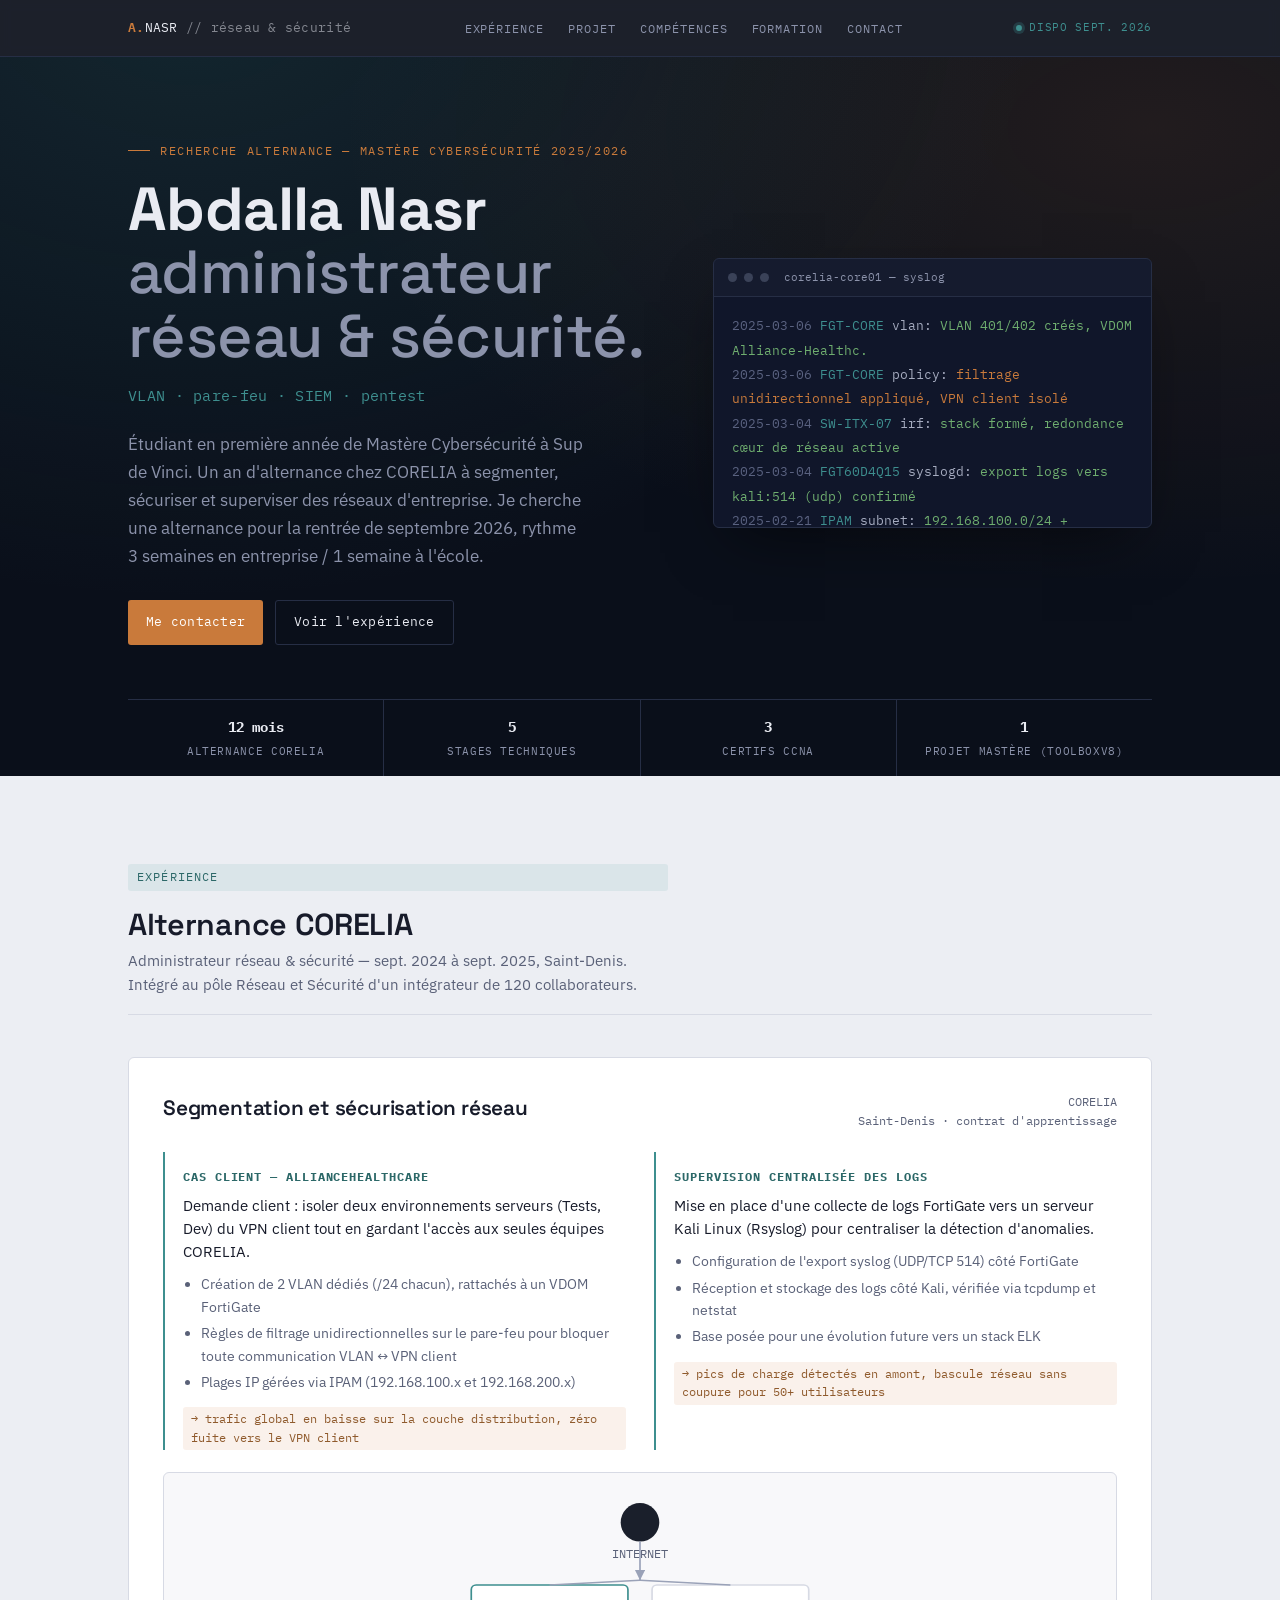
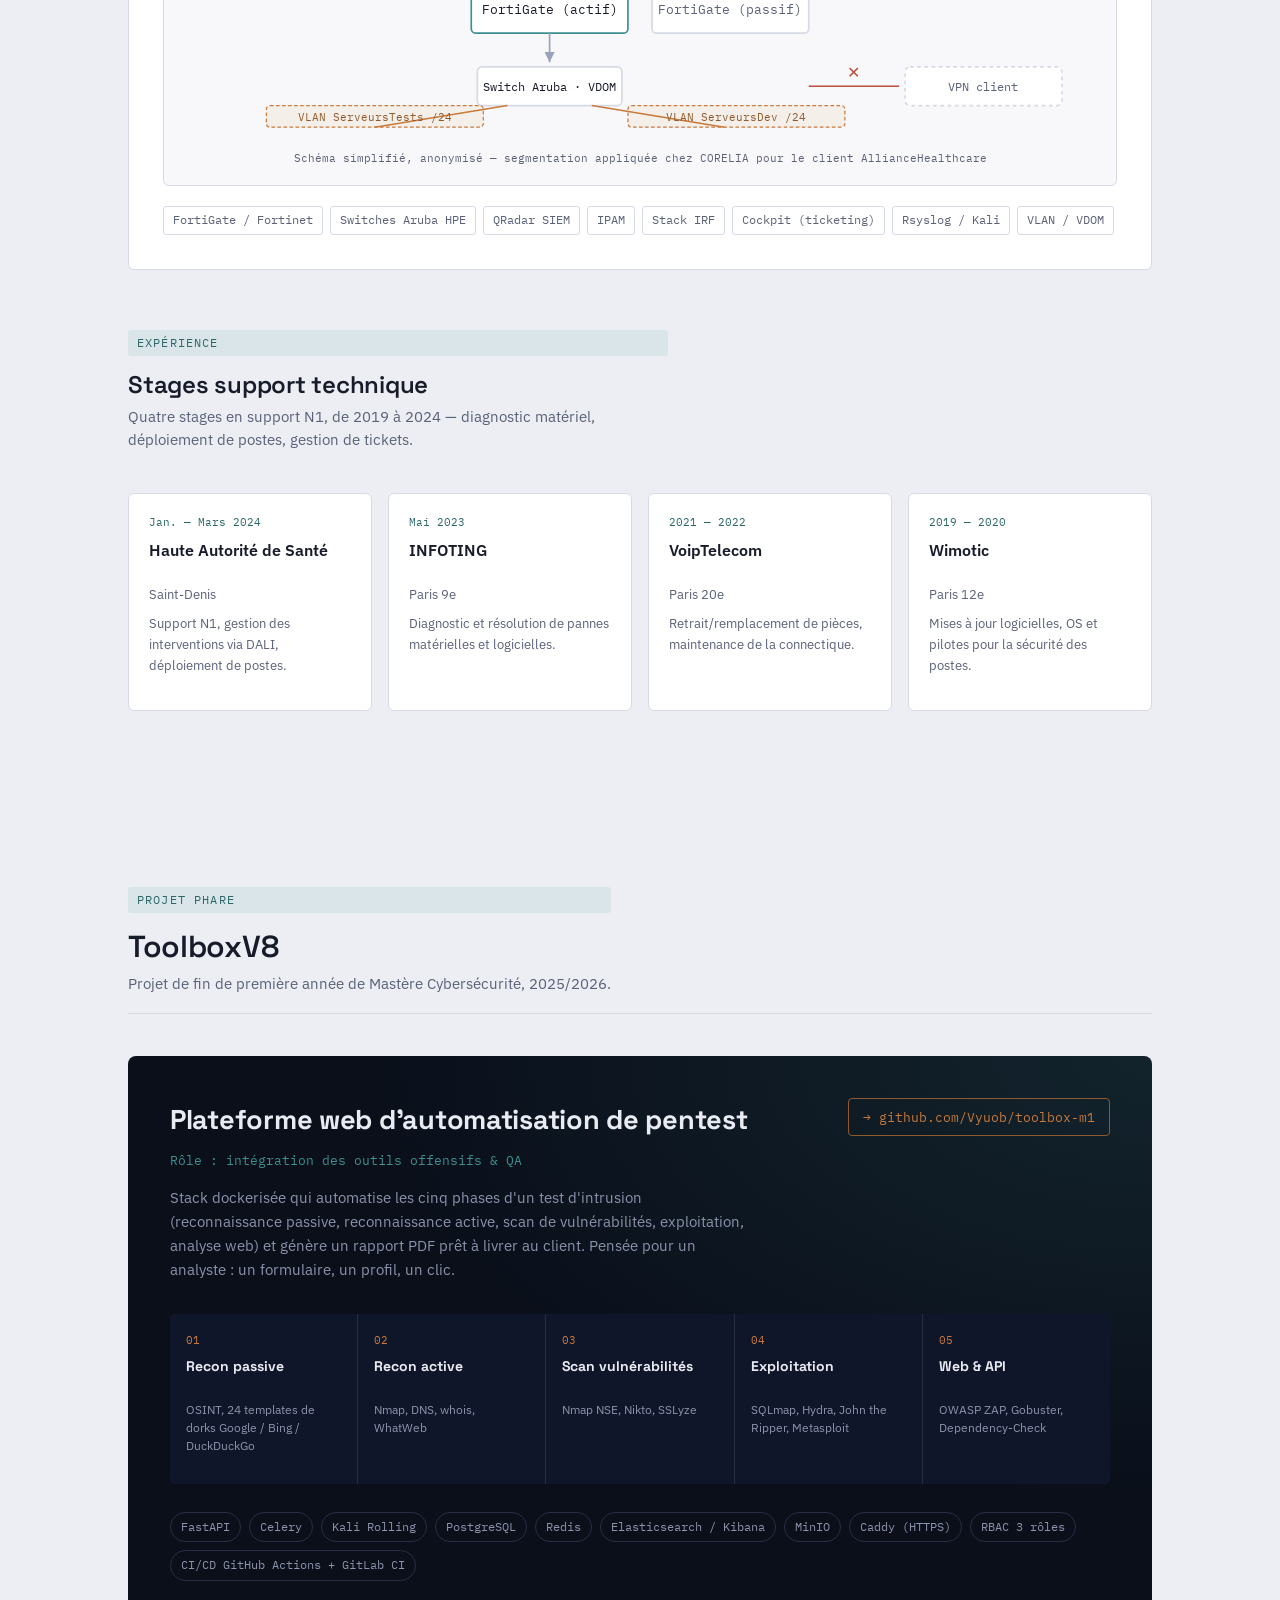
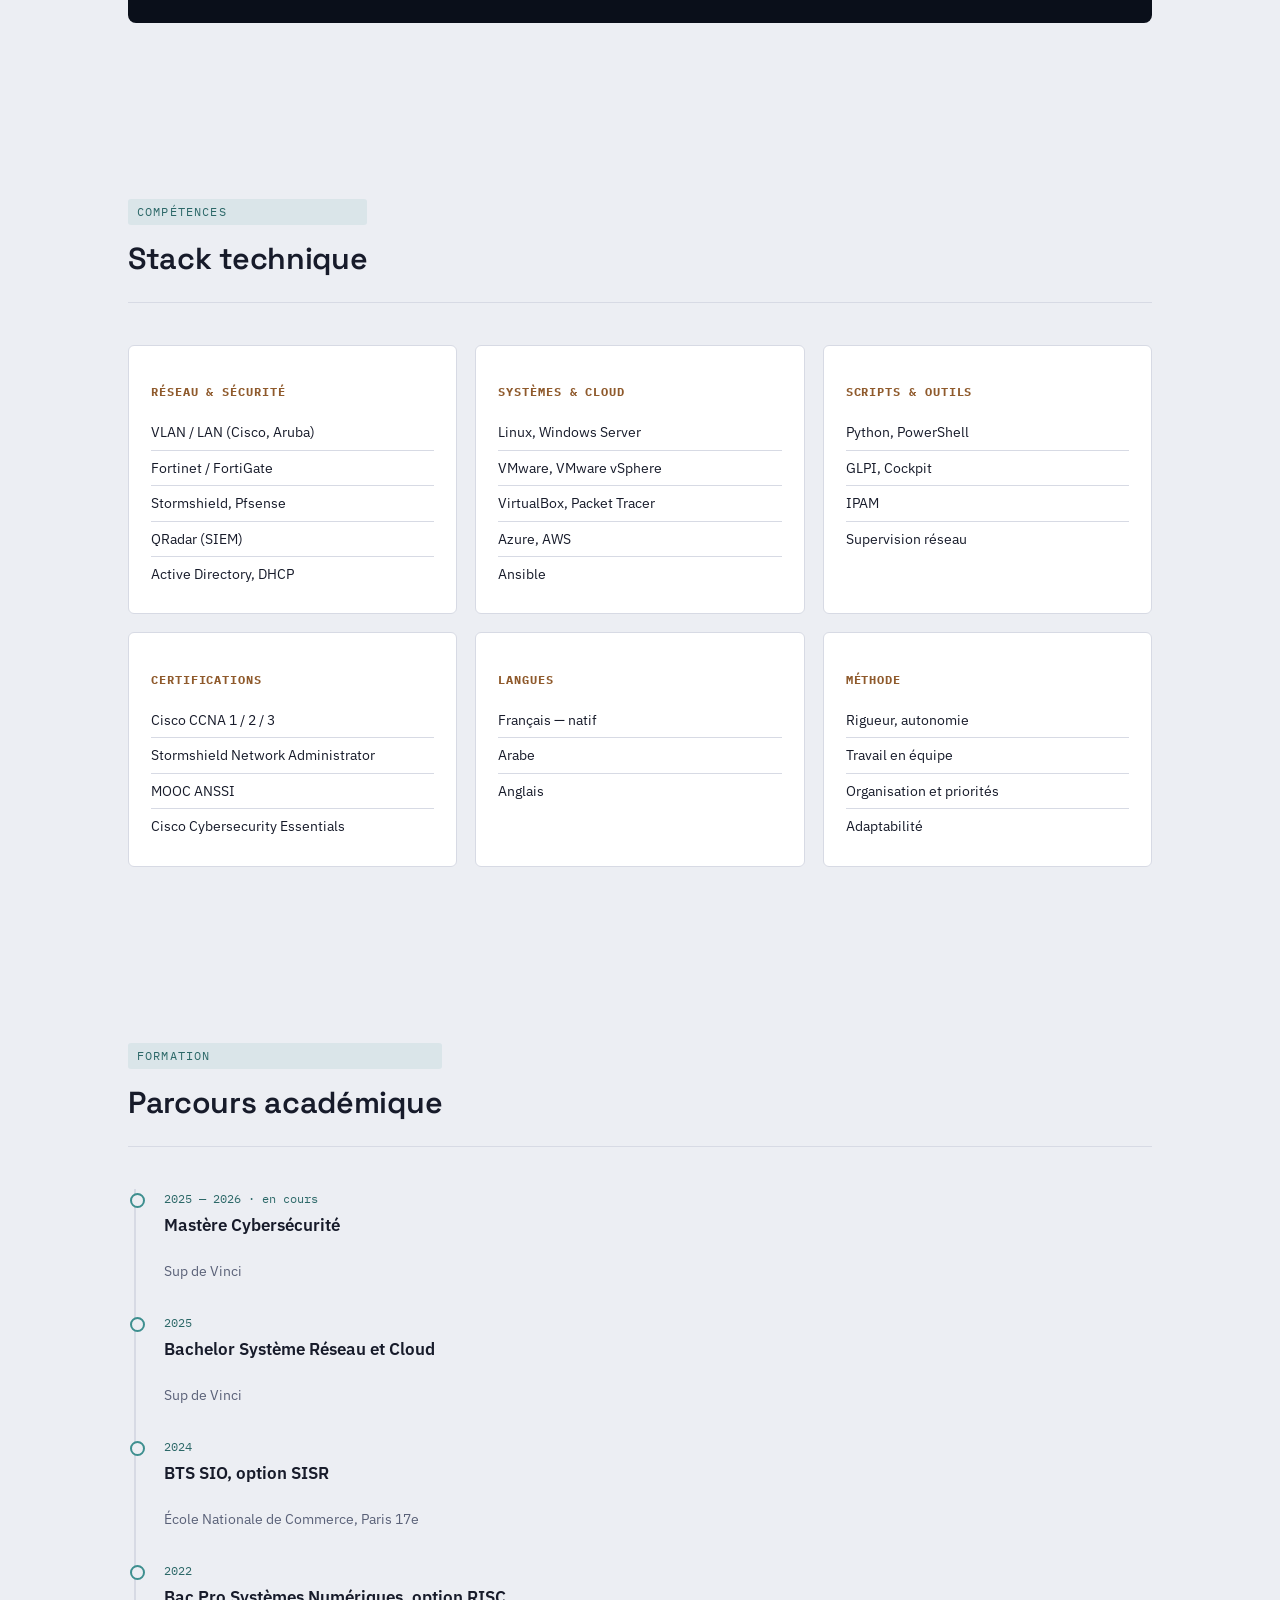
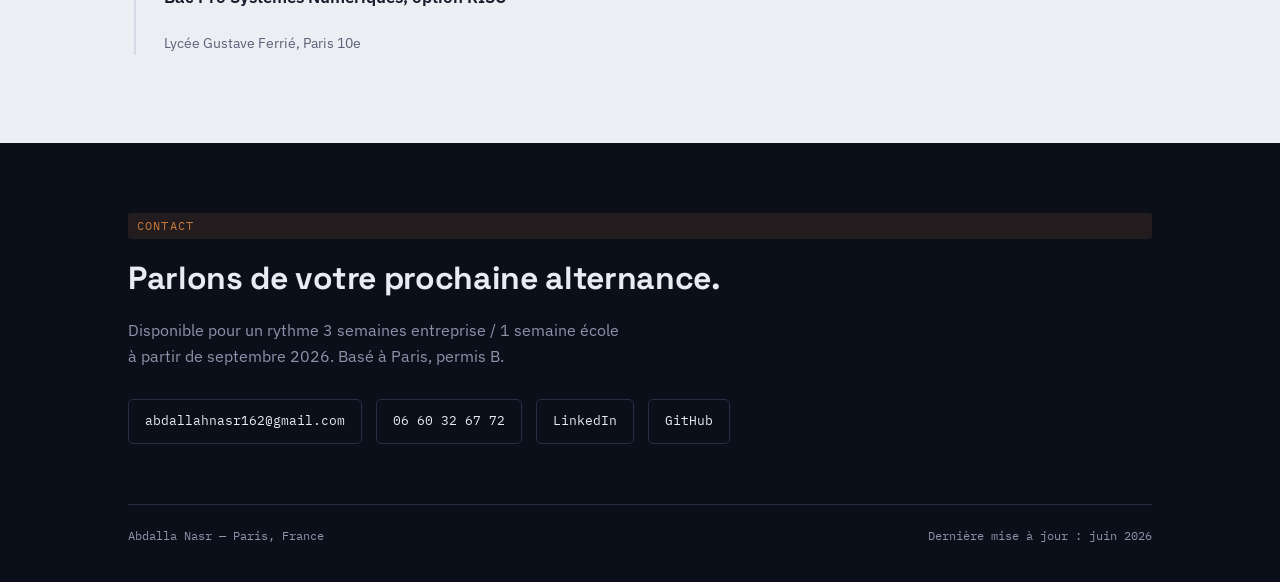
==== index.html @ 0437792f "Add files via upload" ====
<!DOCTYPE html>
<html lang="fr">
<head>
<meta charset="UTF-8">
<meta name="viewport" content="width=device-width, initial-scale=1.0">
<title>Abdalla Nasr — Administrateur Réseau & Sécurité</title>
<meta name="description" content="Portfolio d'Abdalla Nasr, étudiant en Mastère Cybersécurité, à la recherche d'une alternance pour septembre 2026.">
<link rel="preconnect" href="https://fonts.googleapis.com">
<link rel="preconnect" href="https://fonts.gstatic.com" crossorigin>
<link href="https://fonts.googleapis.com/css2?family=Space+Grotesk:wght@400;500;600;700&family=IBM+Plex+Sans:wght@400;500;600;700&family=IBM+Plex+Mono:wght@400;500;600&display=swap" rel="stylesheet">
<style>
  :root{
    --ink:#0A0F1A;
    --ink-panel:#10162A;
    --ink-line:#262E45;
    --paper:#ECEEF3;
    --paper-card:#FFFFFF;
    --paper-line:#D7DAE4;
    --text-on-ink:#E9EBF2;
    --text-on-ink-muted:#8C93AB;
    --text-on-paper:#171B2A;
    --text-on-paper-muted:#5A6178;
    --copper:#C97A3B;
    --copper-dim:#8F5A2C;
    --teal:#3E8F8F;
    --teal-dim:#2C6868;
    --radius:3px;
    --maxw:1080px;
  }

  *{box-sizing:border-box;}
  html{scroll-behavior:smooth;}
  @media (prefers-reduced-motion: reduce){
    html{scroll-behavior:auto;}
    *{animation-duration:0.001ms !important; animation-iteration-count:1 !important; transition-duration:0.001ms !important;}
  }

  body{
    margin:0;
    background:var(--paper);
    color:var(--text-on-paper);
    font-family:'IBM Plex Sans', sans-serif;
    font-size:16px;
    line-height:1.6;
    -webkit-font-smoothing:antialiased;
  }

  h1,h2,h3{
    font-family:'Space Grotesk', sans-serif;
    margin:0;
    letter-spacing:-0.01em;
  }

  .mono{font-family:'IBM Plex Mono', monospace;}

  a{color:inherit;}

  ::selection{background:var(--copper); color:#fff;}

  /* ---------- layout shells ---------- */
  .wrap{max-width:var(--maxw); margin:0 auto; padding:0 28px;}
  section{padding:88px 0;}
  @media (max-width:640px){
    section{padding:64px 0;}
    .wrap{padding:0 20px;}
  }

  /* ---------- nav ---------- */
  nav{
    position:sticky; top:0; z-index:50;
    background:rgba(10,15,26,0.92);
    backdrop-filter:blur(6px);
    border-bottom:1px solid var(--ink-line);
  }
  nav .wrap{
    display:flex; align-items:center; justify-content:space-between;
    height:56px;
  }
  .nav-id{
    font-family:'IBM Plex Mono', monospace;
    font-size:13px;
    color:var(--text-on-ink);
    letter-spacing:0.02em;
  }
  .nav-id b{color:var(--copper); font-weight:600;}
  .nav-links{display:flex; gap:24px; list-style:none; margin:0; padding:0;}
  .nav-links a{
    font-family:'IBM Plex Mono', monospace;
    font-size:12px;
    text-transform:uppercase;
    letter-spacing:0.08em;
    color:var(--text-on-ink-muted);
    text-decoration:none;
    transition:color .15s ease;
  }
  .nav-links a:hover{color:var(--copper);}
  .nav-status{
    display:flex; align-items:center; gap:7px;
    font-family:'IBM Plex Mono', monospace;
    font-size:11px;
    color:var(--teal);
    text-transform:uppercase;
    letter-spacing:0.06em;
  }
  .dot{width:6px; height:6px; border-radius:50%; background:var(--teal); box-shadow:0 0 0 3px rgba(62,143,143,0.25);}
  @media (max-width:760px){
    .nav-links{display:none;}
  }

  /* ---------- hero ---------- */
  header.hero{
    background:
      radial-gradient(ellipse at 15% -10%, rgba(62,143,143,0.18), transparent 55%),
      radial-gradient(ellipse at 90% 10%, rgba(201,122,59,0.12), transparent 50%),
      var(--ink);
    color:var(--text-on-ink);
    padding:84px 0 0 0;
    overflow:hidden;
  }
  .hero-inner{
    display:grid;
    grid-template-columns:1.1fr 0.9fr;
    gap:48px;
    align-items:center;
    padding-bottom:54px;
  }
  @media (max-width:880px){
    .hero-inner{grid-template-columns:1fr; gap:36px;}
  }
  .eyebrow{
    font-family:'IBM Plex Mono', monospace;
    font-size:12px;
    color:var(--copper);
    text-transform:uppercase;
    letter-spacing:0.14em;
    margin-bottom:18px;
    display:flex;
    align-items:center;
    gap:10px;
  }
  .eyebrow::before{
    content:"";
    width:22px; height:1px; background:var(--copper);
  }
  .hero h1{
    font-size:clamp(2.4rem, 5.2vw, 3.8rem);
    font-weight:700;
    line-height:1.04;
  }
  .hero h1 span{color:var(--text-on-ink-muted); font-weight:500;}
  .hero-role{
    font-family:'IBM Plex Mono', monospace;
    font-size:15px;
    color:var(--teal);
    margin-top:16px;
    letter-spacing:0.02em;
  }
  .hero p.lede{
    margin-top:22px;
    font-size:16.5px;
    color:var(--text-on-ink-muted);
    max-width:46ch;
    line-height:1.7;
  }
  .hero-actions{
    display:flex; flex-wrap:wrap; gap:12px;
    margin-top:30px;
  }
  .btn{
    font-family:'IBM Plex Mono', monospace;
    font-size:13px;
    padding:11px 18px;
    border-radius:var(--radius);
    text-decoration:none;
    display:inline-flex; align-items:center; gap:8px;
    letter-spacing:0.02em;
    transition:transform .15s ease, border-color .15s ease, background .15s ease;
  }
  .btn-primary{
    background:var(--copper);
    color:#fff;
  }
  .btn-primary:hover{transform:translateY(-1px); background:#D9863F;}
  .btn-ghost{
    border:1px solid var(--ink-line);
    color:var(--text-on-ink);
  }
  .btn-ghost:hover{border-color:var(--teal); color:var(--teal);}

  /* terminal log panel — signature element */
  .term{
    background:var(--ink-panel);
    border:1px solid var(--ink-line);
    border-radius:6px;
    overflow:hidden;
    box-shadow:0 24px 60px -20px rgba(0,0,0,0.55);
  }
  .term-bar{
    display:flex; align-items:center; gap:7px;
    padding:10px 14px;
    border-bottom:1px solid var(--ink-line);
    background:rgba(255,255,255,0.02);
  }
  .term-bar span{width:9px; height:9px; border-radius:50%; background:#3A4258;}
  .term-bar .title{
    margin-left:8px;
    font-family:'IBM Plex Mono', monospace;
    font-size:11px;
    color:var(--text-on-ink-muted);
  }
  .term-body{
    padding:16px 18px 18px;
    font-family:'IBM Plex Mono', monospace;
    font-size:12.5px;
    line-height:1.95;
    color:#A6ACC0;
    height:230px;
    overflow:hidden;
    position:relative;
  }
  .term-scroll{
    animation:scrollLog 16s linear infinite;
  }
  @keyframes scrollLog{
    0%{transform:translateY(0);}
    100%{transform:translateY(-50%);}
  }
  .term-body .t-date{color:#5A6280;}
  .term-body .t-host{color:var(--teal);}
  .term-body .t-ok{color:#6FAE6F;}
  .term-body .t-warn{color:var(--copper);}

  .hero-strip{
    display:flex; gap:0;
    border-top:1px solid var(--ink-line);
    font-family:'IBM Plex Mono', monospace;
    font-size:12px;
  }
  .hero-strip div{
    flex:1;
    padding:16px 0;
    border-right:1px solid var(--ink-line);
    text-align:center;
  }
  .hero-strip div:last-child{border-right:none;}
  .hero-strip b{display:block; color:var(--text-on-ink); font-size:14px; margin-bottom:3px;}
  .hero-strip span{color:var(--text-on-ink-muted); text-transform:uppercase; letter-spacing:0.06em; font-size:10.5px;}

  /* ---------- section headers ---------- */
  .sec-head{
    display:flex; align-items:baseline; justify-content:space-between;
    margin-bottom:42px;
    flex-wrap:wrap; gap:10px;
    border-bottom:1px solid var(--paper-line);
    padding-bottom:18px;
  }
  .sec-tag{
    font-family:'IBM Plex Mono', monospace;
    font-size:11.5px;
    color:var(--teal-dim);
    text-transform:uppercase;
    letter-spacing:0.1em;
    background:rgba(62,143,143,0.1);
    padding:4px 9px;
    border-radius:3px;
  }
  .sec-head h2{font-size:1.9rem; font-weight:600;}
  .sec-sub{color:var(--text-on-paper-muted); font-size:14.5px; max-width:60ch;}

  /* ---------- experience: CORELIA ---------- */
  .exp-card{
    background:var(--paper-card);
    border:1px solid var(--paper-line);
    border-radius:6px;
    padding:34px;
    margin-bottom:28px;
  }
  .exp-top{
    display:flex; justify-content:space-between; align-items:flex-start;
    gap:20px; flex-wrap:wrap;
    margin-bottom:6px;
  }
  .exp-top h3{font-size:1.3rem; font-weight:600;}
  .exp-meta{
    font-family:'IBM Plex Mono', monospace;
    font-size:12px;
    color:var(--text-on-paper-muted);
    text-align:right;
    white-space:nowrap;
  }
  .exp-company{color:var(--copper-dim); font-weight:600; font-family:'IBM Plex Mono', monospace; font-size:13px; margin-bottom:18px;}

  .exp-grid{
    display:grid;
    grid-template-columns:1fr 1fr;
    gap:28px;
    margin-top:22px;
  }
  @media (max-width:760px){ .exp-grid{grid-template-columns:1fr;} }

  .case{
    border-left:2px solid var(--teal);
    padding-left:18px;
  }
  .case h4{
    font-family:'IBM Plex Mono', monospace;
    font-size:11.5px;
    text-transform:uppercase;
    letter-spacing:0.08em;
    color:var(--teal-dim);
    margin-bottom:8px;
  }
  .case p{margin:0 0 10px; font-size:14.5px; color:var(--text-on-paper);}
  .case ul{margin:0; padding-left:18px; font-size:14px; color:var(--text-on-paper-muted);}
  .case li{margin-bottom:4px;}
  .result-tag{
    display:inline-block;
    font-family:'IBM Plex Mono', monospace;
    font-size:11.5px;
    background:rgba(201,122,59,0.1);
    color:var(--copper-dim);
    padding:3px 8px;
    border-radius:3px;
    margin-top:10px;
  }

  .toolrow{
    display:flex; flex-wrap:wrap; gap:7px;
    margin-top:20px;
  }
  .tool{
    font-family:'IBM Plex Mono', monospace;
    font-size:11.5px;
    border:1px solid var(--paper-line);
    color:var(--text-on-paper-muted);
    padding:4px 9px;
    border-radius:3px;
  }

  /* mini network diagram */
  .diagram{
    background:#F8F8FA;
    border:1px solid var(--paper-line);
    border-radius:6px;
    padding:18px;
    margin-top:22px;
  }
  .diagram-cap{
    font-family:'IBM Plex Mono', monospace;
    font-size:11px;
    color:var(--text-on-paper-muted);
    margin-top:10px;
    text-align:center;
  }

  /* condensed stages */
  .stages{
    display:grid;
    grid-template-columns:repeat(4, 1fr);
    gap:16px;
  }
  @media (max-width:880px){ .stages{grid-template-columns:repeat(2,1fr);} }
  @media (max-width:520px){ .stages{grid-template-columns:1fr;} }
  .stage-card{
    background:var(--paper-card);
    border:1px solid var(--paper-line);
    border-radius:6px;
    padding:20px;
  }
  .stage-card .period{font-family:'IBM Plex Mono', monospace; font-size:11px; color:var(--teal-dim);}
  .stage-card h4{font-size:1rem; font-weight:600; margin-top:6px;}
  .stage-card .org{font-size:12.5px; color:var(--text-on-paper-muted); margin-top:2px;}
  .stage-card p{font-size:13px; color:var(--text-on-paper-muted); margin-top:10px;}

  /* ---------- project ---------- */
  .project{
    background:var(--ink);
    color:var(--text-on-ink);
    border-radius:8px;
    padding:42px;
    position:relative;
    overflow:hidden;
  }
  .project::before{
    content:"";
    position:absolute; inset:0;
    background:radial-gradient(ellipse at 100% 0%, rgba(62,143,143,0.16), transparent 55%);
    pointer-events:none;
  }
  .project-head{display:flex; justify-content:space-between; align-items:flex-start; gap:20px; flex-wrap:wrap; position:relative;}
  .project h3{font-size:1.7rem;}
  .project .role{font-family:'IBM Plex Mono', monospace; font-size:12.5px; color:var(--teal); margin-top:8px;}
  .project p.desc{color:var(--text-on-ink-muted); max-width:64ch; margin-top:16px; font-size:15px;}
  .repo-link{
    font-family:'IBM Plex Mono', monospace;
    font-size:12.5px;
    color:var(--copper);
    text-decoration:none;
    border:1px solid var(--copper-dim);
    padding:8px 14px;
    border-radius:4px;
    white-space:nowrap;
  }
  .repo-link:hover{background:rgba(201,122,59,0.1);}

  .phases{
    display:grid;
    grid-template-columns:repeat(5, 1fr);
    gap:1px;
    background:var(--ink-line);
    margin-top:32px;
    border-radius:6px;
    overflow:hidden;
    position:relative;
  }
  @media (max-width:880px){ .phases{grid-template-columns:repeat(2,1fr);} }
  @media (max-width:520px){ .phases{grid-template-columns:1fr;} }
  .phase{
    background:var(--ink-panel);
    padding:18px 16px;
  }
  .phase .n{font-family:'IBM Plex Mono', monospace; font-size:11px; color:var(--copper);}
  .phase h5{font-family:'Space Grotesk', sans-serif; font-size:14px; margin-top:6px; color:var(--text-on-ink);}
  .phase p{font-size:11.5px; color:var(--text-on-ink-muted); margin-top:8px; line-height:1.55;}

  .stack-row{
    display:flex; flex-wrap:wrap; gap:8px;
    margin-top:28px; position:relative;
  }
  .stack-pill{
    font-family:'IBM Plex Mono', monospace;
    font-size:11.5px;
    color:var(--text-on-ink-muted);
    border:1px solid var(--ink-line);
    padding:5px 10px;
    border-radius:20px;
  }

  /* ---------- skills ---------- */
  .skills-grid{
    display:grid;
    grid-template-columns:repeat(3, 1fr);
    gap:18px;
  }
  @media (max-width:880px){ .skills-grid{grid-template-columns:repeat(2,1fr);} }
  @media (max-width:560px){ .skills-grid{grid-template-columns:1fr;} }
  .skill-card{
    background:var(--paper-card);
    border:1px solid var(--paper-line);
    border-radius:6px;
    padding:22px;
  }
  .skill-card h4{
    font-family:'IBM Plex Mono', monospace;
    font-size:11.5px;
    text-transform:uppercase;
    letter-spacing:0.08em;
    color:var(--copper-dim);
    margin-bottom:14px;
  }
  .skill-card ul{list-style:none; margin:0; padding:0;}
  .skill-card li{
    font-size:14px;
    padding:6px 0;
    border-bottom:1px solid var(--paper-line);
    color:var(--text-on-paper);
  }
  .skill-card li:last-child{border-bottom:none;}

  /* ---------- formation ---------- */
  .timeline{border-left:2px solid var(--paper-line); padding-left:28px; margin-left:6px;}
  .tl-item{position:relative; padding-bottom:30px;}
  .tl-item:last-child{padding-bottom:0;}
  .tl-item::before{
    content:"";
    position:absolute; left:-34px; top:4px;
    width:11px; height:11px; border-radius:50%;
    background:var(--paper); border:2px solid var(--teal);
  }
  .tl-item .yr{font-family:'IBM Plex Mono', monospace; font-size:12px; color:var(--teal-dim);}
  .tl-item h4{font-size:1.05rem; font-weight:600; margin-top:4px;}
  .tl-item .school{font-size:13.5px; color:var(--text-on-paper-muted); margin-top:2px;}

  /* ---------- contact / footer ---------- */
  footer{
    background:var(--ink);
    color:var(--text-on-ink);
    padding:70px 0 36px;
  }
  footer h2{font-size:2rem; color:var(--text-on-ink);}
  footer .lede{color:var(--text-on-ink-muted); margin-top:14px; max-width:50ch;}
  .contact-row{
    display:flex; flex-wrap:wrap; gap:14px;
    margin-top:30px;
  }
  .contact-pill{
    display:flex; align-items:center; gap:9px;
    font-family:'IBM Plex Mono', monospace;
    font-size:13px;
    border:1px solid var(--ink-line);
    padding:11px 16px;
    border-radius:5px;
    text-decoration:none;
    color:var(--text-on-ink);
    transition:border-color .15s ease, color .15s ease;
  }
  .contact-pill:hover{border-color:var(--copper); color:var(--copper);}
  .foot-bottom{
    margin-top:60px;
    padding-top:22px;
    border-top:1px solid var(--ink-line);
    display:flex; justify-content:space-between; flex-wrap:wrap; gap:10px;
    font-family:'IBM Plex Mono', monospace;
    font-size:11.5px;
    color:var(--text-on-ink-muted);
  }

  /* reveal on scroll */
  .reveal{opacity:0; transform:translateY(14px); transition:opacity .6s ease, transform .6s ease;}
  .reveal.in{opacity:1; transform:translateY(0);}
</style>
</head>
<body>

<nav>
  <div class="wrap">
    <div class="nav-id"><b>A.</b>NASR <span style="opacity:.5">// réseau & sécurité</span></div>
    <ul class="nav-links">
      <li><a href="#experience">Expérience</a></li>
      <li><a href="#projet">Projet</a></li>
      <li><a href="#competences">Compétences</a></li>
      <li><a href="#formation">Formation</a></li>
      <li><a href="#contact">Contact</a></li>
    </ul>
    <div class="nav-status"><span class="dot"></span> dispo sept. 2026</div>
  </div>
</nav>

<header class="hero">
  <div class="wrap">
    <div class="hero-inner">
      <div>
        <div class="eyebrow">Recherche alternance — Mastère Cybersécurité 2025/2026</div>
        <h1>Abdalla Nasr<br><span>administrateur réseau &amp; sécurité.</span></h1>
        <div class="hero-role">VLAN · pare-feu · SIEM · pentest</div>
        <p class="lede">Étudiant en première année de Mastère Cybersécurité à Sup de Vinci. Un an d'alternance chez CORELIA à segmenter, sécuriser et superviser des réseaux d'entreprise. Je cherche une alternance pour la rentrée de septembre 2026, rythme 3 semaines en entreprise / 1 semaine à l'école.</p>
        <div class="hero-actions">
          <a class="btn btn-primary" href="#contact">Me contacter</a>
          <a class="btn btn-ghost" href="#experience">Voir l'expérience</a>
        </div>
      </div>
      <div class="term">
        <div class="term-bar">
          <span></span><span></span><span></span>
          <div class="title">corelia-core01 — syslog</div>
        </div>
        <div class="term-body">
          <div class="term-scroll">
            <div><span class="t-date">2025-03-06</span> <span class="t-host">FGT-CORE</span> vlan: <span class="t-ok">VLAN 401/402 créés, VDOM Alliance-Healthc.</span></div>
            <div><span class="t-date">2025-03-06</span> <span class="t-host">FGT-CORE</span> policy: <span class="t-warn">filtrage unidirectionnel appliqué, VPN client isolé</span></div>
            <div><span class="t-date">2025-03-04</span> <span class="t-host">SW-ITX-07</span> irf: <span class="t-ok">stack formé, redondance cœur de réseau active</span></div>
            <div><span class="t-date">2025-03-04</span> <span class="t-host">FGT60D4Q15</span> syslogd: <span class="t-ok">export logs vers kali:514 (udp) confirmé</span></div>
            <div><span class="t-date">2025-02-21</span> <span class="t-host">IPAM</span> subnet: <span class="t-ok">192.168.100.0/24 + 192.168.200.0/24 alloués</span></div>
            <div><span class="t-date">2025-02-10</span> <span class="t-host">QRadar</span> siem: <span class="t-warn">corrélation logs, supervision proactive active</span></div>
            <div><span class="t-date">2025-01-18</span> <span class="t-host">Cockpit</span> ticket: <span class="t-ok">N1/N2 résolu, switch Cisco, TAC &lt; 24h</span></div>
            <div><span class="t-date">2024-11-02</span> <span class="t-host">CCNA</span> cert: <span class="t-ok">CCNA 1 / 2 / 3 validés</span></div>
            <!-- duplicate for seamless loop -->
            <div><span class="t-date">2025-03-06</span> <span class="t-host">FGT-CORE</span> vlan: <span class="t-ok">VLAN 401/402 créés, VDOM Alliance-Healthc.</span></div>
            <div><span class="t-date">2025-03-06</span> <span class="t-host">FGT-CORE</span> policy: <span class="t-warn">filtrage unidirectionnel appliqué, VPN client isolé</span></div>
            <div><span class="t-date">2025-03-04</span> <span class="t-host">SW-ITX-07</span> irf: <span class="t-ok">stack formé, redondance cœur de réseau active</span></div>
            <div><span class="t-date">2025-03-04</span> <span class="t-host">FGT60D4Q15</span> syslogd: <span class="t-ok">export logs vers kali:514 (udp) confirmé</span></div>
            <div><span class="t-date">2025-02-21</span> <span class="t-host">IPAM</span> subnet: <span class="t-ok">192.168.100.0/24 + 192.168.200.0/24 alloués</span></div>
            <div><span class="t-date">2025-02-10</span> <span class="t-host">QRadar</span> siem: <span class="t-warn">corrélation logs, supervision proactive active</span></div>
            <div><span class="t-date">2025-01-18</span> <span class="t-host">Cockpit</span> ticket: <span class="t-ok">N1/N2 résolu, switch Cisco, TAC &lt; 24h</span></div>
            <div><span class="t-date">2024-11-02</span> <span class="t-host">CCNA</span> cert: <span class="t-ok">CCNA 1 / 2 / 3 validés</span></div>
          </div>
        </div>
      </div>
    </div>
    <div class="hero-strip">
      <div><b>12 mois</b><span>Alternance CORELIA</span></div>
      <div><b>5</b><span>Stages techniques</span></div>
      <div><b>3</b><span>Certifs CCNA</span></div>
      <div><b>1</b><span>Projet Mastère (ToolboxV8)</span></div>
    </div>
  </div>
</header>

<main>

<section id="experience">
  <div class="wrap">
    <div class="sec-head reveal">
      <div>
        <div class="sec-tag">expérience</div>
        <h2 style="margin-top:10px;">Alternance CORELIA</h2>
        <div class="sec-sub">Administrateur réseau &amp; sécurité — sept. 2024 à sept. 2025, Saint-Denis. Intégré au pôle Réseau et Sécurité d'un intégrateur de 120 collaborateurs.</div>
      </div>
    </div>

    <div class="exp-card reveal">
      <div class="exp-top">
        <div>
          <h3>Segmentation et sécurisation réseau</h3>
        </div>
        <div class="exp-meta">CORELIA<br>Saint-Denis · contrat d'apprentissage</div>
      </div>

      <div class="exp-grid">
        <div class="case">
          <h4>Cas client — AllianceHealthcare</h4>
          <p>Demande client : isoler deux environnements serveurs (Tests, Dev) du VPN client tout en gardant l'accès aux seules équipes CORELIA.</p>
          <ul>
            <li>Création de 2 VLAN dédiés (/24 chacun), rattachés à un VDOM FortiGate</li>
            <li>Règles de filtrage unidirectionnelles sur le pare-feu pour bloquer toute communication VLAN ↔ VPN client</li>
            <li>Plages IP gérées via IPAM (192.168.100.x et 192.168.200.x)</li>
          </ul>
          <span class="result-tag">→ trafic global en baisse sur la couche distribution, zéro fuite vers le VPN client</span>
        </div>

        <div class="case">
          <h4>Supervision centralisée des logs</h4>
          <p>Mise en place d'une collecte de logs FortiGate vers un serveur Kali Linux (Rsyslog) pour centraliser la détection d'anomalies.</p>
          <ul>
            <li>Configuration de l'export syslog (UDP/TCP 514) côté FortiGate</li>
            <li>Réception et stockage des logs côté Kali, vérifiée via tcpdump et netstat</li>
            <li>Base posée pour une évolution future vers un stack ELK</li>
          </ul>
          <span class="result-tag">→ pics de charge détectés en amont, bascule réseau sans coupure pour 50+ utilisateurs</span>
        </div>
      </div>

      <div class="diagram">
        <svg viewBox="0 0 760 200" width="100%" height="auto" role="img" aria-label="Schéma simplifié : Internet vers pare-feu FortiGate redondant, vers switches, vers VLAN isolés du VPN client">
          <defs>
            <marker id="arrow" markerWidth="8" markerHeight="8" refX="6" refY="3" orient="auto">
              <path d="M0,0 L6,3 L0,6 Z" fill="#9aa2b8"/>
            </marker>
          </defs>
          <!-- internet -->
          <circle cx="380" cy="26" r="16" fill="#1A1F2B"/>
          <text x="380" y="56" text-anchor="middle" font-family="IBM Plex Mono" font-size="10" fill="#5A6178">INTERNET</text>
          <line x1="380" y1="42" x2="380" y2="74" stroke="#9aa2b8" stroke-width="1.4" marker-end="url(#arrow)"/>

          <!-- firewalls -->
          <rect x="240" y="78" width="130" height="40" rx="4" fill="#fff" stroke="#3E8F8F" stroke-width="1.4"/>
          <text x="305" y="102" text-anchor="middle" font-family="IBM Plex Mono" font-size="10.5" fill="#171B2A">FortiGate (actif)</text>
          <rect x="390" y="78" width="130" height="40" rx="4" fill="#fff" stroke="#D7DAE4" stroke-width="1.4"/>
          <text x="455" y="102" text-anchor="middle" font-family="IBM Plex Mono" font-size="10.5" fill="#5A6178">FortiGate (passif)</text>
          <line x1="380" y1="74" x2="305" y2="78" stroke="#9aa2b8" stroke-width="1.2"/>
          <line x1="380" y1="74" x2="455" y2="78" stroke="#9aa2b8" stroke-width="1.2"/>

          <line x1="305" y1="118" x2="305" y2="142" stroke="#9aa2b8" stroke-width="1.4" marker-end="url(#arrow)"/>

          <!-- switch -->
          <rect x="245" y="146" width="120" height="32" rx="4" fill="#fff" stroke="#D7DAE4" stroke-width="1.4"/>
          <text x="305" y="166" text-anchor="middle" font-family="IBM Plex Mono" font-size="10" fill="#171B2A">Switch Aruba · VDOM</text>

          <!-- vlans -->
          <line x1="270" y1="178" x2="160" y2="196" stroke="#C97A3B" stroke-width="1.4"/>
          <line x1="340" y1="178" x2="450" y2="196" stroke="#C97A3B" stroke-width="1.4"/>
          <rect x="70" y="178" width="180" height="18" rx="3" fill="rgba(201,122,59,0.08)" stroke="#C97A3B" stroke-width="1" stroke-dasharray="3 2"/>
          <text x="160" y="191" text-anchor="middle" font-family="IBM Plex Mono" font-size="9.5" fill="#8F5A2C">VLAN ServeursTests /24</text>
          <rect x="370" y="178" width="180" height="18" rx="3" fill="rgba(201,122,59,0.08)" stroke="#C97A3B" stroke-width="1" stroke-dasharray="3 2"/>
          <text x="460" y="191" text-anchor="middle" font-family="IBM Plex Mono" font-size="9.5" fill="#8F5A2C">VLAN ServeursDev /24</text>

          <!-- blocked vpn -->
          <rect x="600" y="146" width="130" height="32" rx="4" fill="#fff" stroke="#D7DAE4" stroke-width="1.4" stroke-dasharray="3 3"/>
          <text x="665" y="166" text-anchor="middle" font-family="IBM Plex Mono" font-size="10" fill="#5A6178">VPN client</text>
          <line x1="520" y1="162" x2="595" y2="162" stroke="#b94f3f" stroke-width="1.4"/>
          <text x="557" y="155" text-anchor="middle" font-family="IBM Plex Mono" font-size="13" fill="#b94f3f">✕</text>
        </svg>
        <div class="diagram-cap">Schéma simplifié, anonymisé — segmentation appliquée chez CORELIA pour le client AllianceHealthcare</div>
      </div>

      <div class="toolrow">
        <span class="tool">FortiGate / Fortinet</span>
        <span class="tool">Switches Aruba HPE</span>
        <span class="tool">QRadar SIEM</span>
        <span class="tool">IPAM</span>
        <span class="tool">Stack IRF</span>
        <span class="tool">Cockpit (ticketing)</span>
        <span class="tool">Rsyslog / Kali</span>
        <span class="tool">VLAN / VDOM</span>
      </div>
    </div>

    <div class="sec-head reveal" style="margin-top:60px; border-bottom:none; padding-bottom:0;">
      <div>
        <div class="sec-tag">expérience</div>
        <h2 style="margin-top:10px; font-size:1.5rem;">Stages support technique</h2>
        <div class="sec-sub">Quatre stages en support N1, de 2019 à 2024 — diagnostic matériel, déploiement de postes, gestion de tickets.</div>
      </div>
    </div>

    <div class="stages reveal">
      <div class="stage-card">
        <div class="period">Jan. — Mars 2024</div>
        <h4>Haute Autorité de Santé</h4>
        <div class="org">Saint-Denis</div>
        <p>Support N1, gestion des interventions via DALI, déploiement de postes.</p>
      </div>
      <div class="stage-card">
        <div class="period">Mai 2023</div>
        <h4>INFOTING</h4>
        <div class="org">Paris 9e</div>
        <p>Diagnostic et résolution de pannes matérielles et logicielles.</p>
      </div>
      <div class="stage-card">
        <div class="period">2021 — 2022</div>
        <h4>VoipTelecom</h4>
        <div class="org">Paris 20e</div>
        <p>Retrait/remplacement de pièces, maintenance de la connectique.</p>
      </div>
      <div class="stage-card">
        <div class="period">2019 — 2020</div>
        <h4>Wimotic</h4>
        <div class="org">Paris 12e</div>
        <p>Mises à jour logicielles, OS et pilotes pour la sécurité des postes.</p>
      </div>
    </div>
  </div>
</section>

<section id="projet" style="background:var(--paper);">
  <div class="wrap">
    <div class="sec-head reveal">
      <div>
        <div class="sec-tag">projet phare</div>
        <h2 style="margin-top:10px;">ToolboxV8</h2>
        <div class="sec-sub">Projet de fin de première année de Mastère Cybersécurité, 2025/2026.</div>
      </div>
    </div>

    <div class="project reveal">
      <div class="project-head">
        <div>
          <h3>Plateforme web d'automatisation de pentest</h3>
          <div class="role">Rôle : intégration des outils offensifs &amp; QA</div>
        </div>
        <a class="repo-link" href="https://github.com/Vyuob/toolbox-m1" target="_blank" rel="noopener">→ github.com/Vyuob/toolbox-m1</a>
      </div>
      <p class="desc">Stack dockerisée qui automatise les cinq phases d'un test d'intrusion (reconnaissance passive, reconnaissance active, scan de vulnérabilités, exploitation, analyse web) et génère un rapport PDF prêt à livrer au client. Pensée pour un analyste : un formulaire, un profil, un clic.</p>

      <div class="phases">
        <div class="phase">
          <div class="n">01</div>
          <h5>Recon passive</h5>
          <p>OSINT, 24 templates de dorks Google / Bing / DuckDuckGo</p>
        </div>
        <div class="phase">
          <div class="n">02</div>
          <h5>Recon active</h5>
          <p>Nmap, DNS, whois, WhatWeb</p>
        </div>
        <div class="phase">
          <div class="n">03</div>
          <h5>Scan vulnérabilités</h5>
          <p>Nmap NSE, Nikto, SSLyze</p>
        </div>
        <div class="phase">
          <div class="n">04</div>
          <h5>Exploitation</h5>
          <p>SQLmap, Hydra, John the Ripper, Metasploit</p>
        </div>
        <div class="phase">
          <div class="n">05</div>
          <h5>Web &amp; API</h5>
          <p>OWASP ZAP, Gobuster, Dependency-Check</p>
        </div>
      </div>

      <div class="stack-row">
        <span class="stack-pill">FastAPI</span>
        <span class="stack-pill">Celery</span>
        <span class="stack-pill">Kali Rolling</span>
        <span class="stack-pill">PostgreSQL</span>
        <span class="stack-pill">Redis</span>
        <span class="stack-pill">Elasticsearch / Kibana</span>
        <span class="stack-pill">MinIO</span>
        <span class="stack-pill">Caddy (HTTPS)</span>
        <span class="stack-pill">RBAC 3 rôles</span>
        <span class="stack-pill">CI/CD GitHub Actions + GitLab CI</span>
      </div>
    </div>
  </div>
</section>

<section id="competences">
  <div class="wrap">
    <div class="sec-head reveal">
      <div>
        <div class="sec-tag">compétences</div>
        <h2 style="margin-top:10px;">Stack technique</h2>
      </div>
    </div>

    <div class="skills-grid reveal">
      <div class="skill-card">
        <h4>Réseau &amp; sécurité</h4>
        <ul>
          <li>VLAN / LAN (Cisco, Aruba)</li>
          <li>Fortinet / FortiGate</li>
          <li>Stormshield, Pfsense</li>
          <li>QRadar (SIEM)</li>
          <li>Active Directory, DHCP</li>
        </ul>
      </div>
      <div class="skill-card">
        <h4>Systèmes &amp; cloud</h4>
        <ul>
          <li>Linux, Windows Server</li>
          <li>VMware, VMware vSphere</li>
          <li>VirtualBox, Packet Tracer</li>
          <li>Azure, AWS</li>
          <li>Ansible</li>
        </ul>
      </div>
      <div class="skill-card">
        <h4>Scripts &amp; outils</h4>
        <ul>
          <li>Python, PowerShell</li>
          <li>GLPI, Cockpit</li>
          <li>IPAM</li>
          <li>Supervision réseau</li>
        </ul>
      </div>
      <div class="skill-card">
        <h4>Certifications</h4>
        <ul>
          <li>Cisco CCNA 1 / 2 / 3</li>
          <li>Stormshield Network Administrator</li>
          <li>MOOC ANSSI</li>
          <li>Cisco Cybersecurity Essentials</li>
        </ul>
      </div>
      <div class="skill-card">
        <h4>Langues</h4>
        <ul>
          <li>Français — natif</li>
          <li>Arabe</li>
          <li>Anglais</li>
        </ul>
      </div>
      <div class="skill-card">
        <h4>Méthode</h4>
        <ul>
          <li>Rigueur, autonomie</li>
          <li>Travail en équipe</li>
          <li>Organisation et priorités</li>
          <li>Adaptabilité</li>
        </ul>
      </div>
    </div>
  </div>
</section>

<section id="formation" style="background:var(--paper);">
  <div class="wrap">
    <div class="sec-head reveal">
      <div>
        <div class="sec-tag">formation</div>
        <h2 style="margin-top:10px;">Parcours académique</h2>
      </div>
    </div>

    <div class="timeline reveal">
      <div class="tl-item">
        <div class="yr">2025 — 2026 · en cours</div>
        <h4>Mastère Cybersécurité</h4>
        <div class="school">Sup de Vinci</div>
      </div>
      <div class="tl-item">
        <div class="yr">2025</div>
        <h4>Bachelor Système Réseau et Cloud</h4>
        <div class="school">Sup de Vinci</div>
      </div>
      <div class="tl-item">
        <div class="yr">2024</div>
        <h4>BTS SIO, option SISR</h4>
        <div class="school">École Nationale de Commerce, Paris 17e</div>
      </div>
      <div class="tl-item">
        <div class="yr">2022</div>
        <h4>Bac Pro Systèmes Numériques, option RISC</h4>
        <div class="school">Lycée Gustave Ferrié, Paris 10e</div>
      </div>
    </div>
  </div>
</section>

</main>

<footer id="contact">
  <div class="wrap">
    <div class="sec-tag" style="background:rgba(201,122,59,0.12); color:#C97A3B;">contact</div>
    <h2 style="margin-top:14px;">Parlons de votre prochaine alternance.</h2>
    <p class="lede">Disponible pour un rythme 3 semaines entreprise / 1 semaine école à partir de septembre 2026. Basé à Paris, permis B.</p>
    <div class="contact-row">
      <a class="contact-pill" href="mailto:abdallahnasr162@gmail.com">abdallahnasr162@gmail.com</a>
      <a class="contact-pill" href="tel:0660326772">06 60 32 67 72</a>
      <a class="contact-pill" href="https://www.linkedin.com/in/abdallah-nasr-a91b28177" target="_blank" rel="noopener">LinkedIn</a>
      <a class="contact-pill" href="https://github.com/abdallan10" target="_blank" rel="noopener">GitHub</a>
    </div>
    <div class="foot-bottom">
      <span>Abdalla Nasr — Paris, France</span>
      <span>Dernière mise à jour : juin 2026</span>
    </div>
  </div>
</footer>

<script>
  const io = new IntersectionObserver((entries)=>{
    entries.forEach(e=>{
      if(e.isIntersecting){ e.target.classList.add('in'); io.unobserve(e.target); }
    });
  }, {threshold:0.12});
  document.querySelectorAll('.reveal').forEach(el=>io.observe(el));
</script>

</body>
</html>
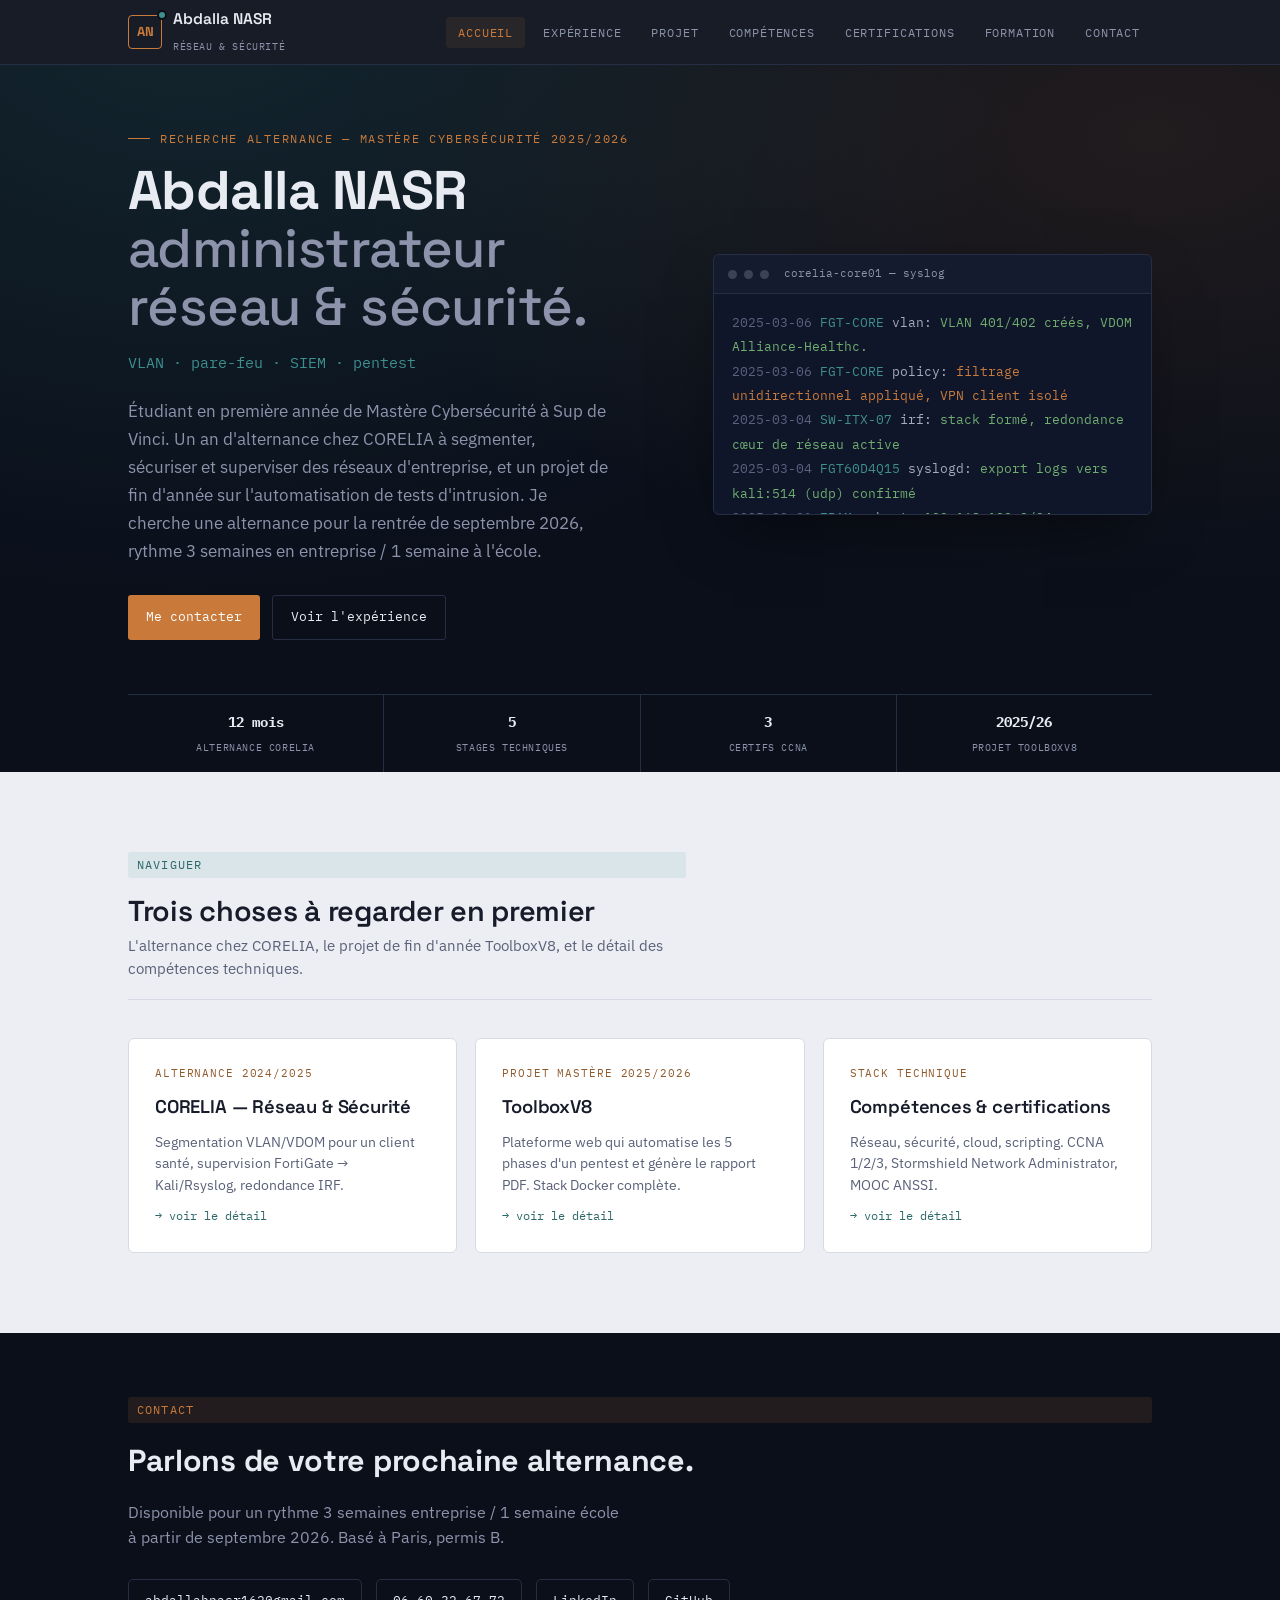
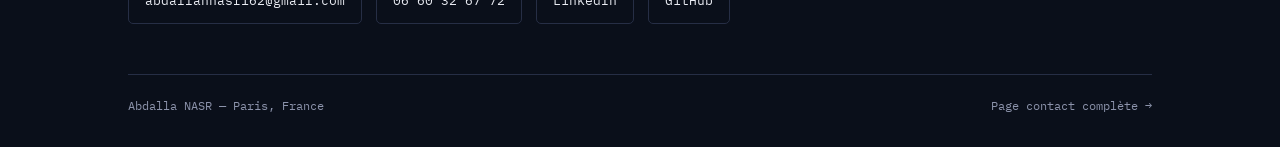
==== commit 54f520c0: "Add files via upload" ====
--- a/index.html
+++ b/index.html
@@ -3,536 +3,33 @@
 <head>
 <meta charset="UTF-8">
 <meta name="viewport" content="width=device-width, initial-scale=1.0">
-<title>Abdalla Nasr — Administrateur Réseau & Sécurité</title>
-<meta name="description" content="Portfolio d'Abdalla Nasr, étudiant en Mastère Cybersécurité, à la recherche d'une alternance pour septembre 2026.">
+<title>Abdalla NASR — Administrateur Réseau & Sécurité</title>
+<meta name="description" content="Portfolio d'Abdalla NASR, étudiant en Mastère Cybersécurité, à la recherche d'une alternance pour septembre 2026.">
 <link rel="preconnect" href="https://fonts.googleapis.com">
 <link rel="preconnect" href="https://fonts.gstatic.com" crossorigin>
 <link href="https://fonts.googleapis.com/css2?family=Space+Grotesk:wght@400;500;600;700&family=IBM+Plex+Sans:wght@400;500;600;700&family=IBM+Plex+Mono:wght@400;500;600&display=swap" rel="stylesheet">
-<style>
-  :root{
-    --ink:#0A0F1A;
-    --ink-panel:#10162A;
-    --ink-line:#262E45;
-    --paper:#ECEEF3;
-    --paper-card:#FFFFFF;
-    --paper-line:#D7DAE4;
-    --text-on-ink:#E9EBF2;
-    --text-on-ink-muted:#8C93AB;
-    --text-on-paper:#171B2A;
-    --text-on-paper-muted:#5A6178;
-    --copper:#C97A3B;
-    --copper-dim:#8F5A2C;
-    --teal:#3E8F8F;
-    --teal-dim:#2C6868;
-    --radius:3px;
-    --maxw:1080px;
-  }
-
-  *{box-sizing:border-box;}
-  html{scroll-behavior:smooth;}
-  @media (prefers-reduced-motion: reduce){
-    html{scroll-behavior:auto;}
-    *{animation-duration:0.001ms !important; animation-iteration-count:1 !important; transition-duration:0.001ms !important;}
-  }
-
-  body{
-    margin:0;
-    background:var(--paper);
-    color:var(--text-on-paper);
-    font-family:'IBM Plex Sans', sans-serif;
-    font-size:16px;
-    line-height:1.6;
-    -webkit-font-smoothing:antialiased;
-  }
-
-  h1,h2,h3{
-    font-family:'Space Grotesk', sans-serif;
-    margin:0;
-    letter-spacing:-0.01em;
-  }
-
-  .mono{font-family:'IBM Plex Mono', monospace;}
-
-  a{color:inherit;}
-
-  ::selection{background:var(--copper); color:#fff;}
-
-  /* ---------- layout shells ---------- */
-  .wrap{max-width:var(--maxw); margin:0 auto; padding:0 28px;}
-  section{padding:88px 0;}
-  @media (max-width:640px){
-    section{padding:64px 0;}
-    .wrap{padding:0 20px;}
-  }
-
-  /* ---------- nav ---------- */
-  nav{
-    position:sticky; top:0; z-index:50;
-    background:rgba(10,15,26,0.92);
-    backdrop-filter:blur(6px);
-    border-bottom:1px solid var(--ink-line);
-  }
-  nav .wrap{
-    display:flex; align-items:center; justify-content:space-between;
-    height:56px;
-  }
-  .nav-id{
-    font-family:'IBM Plex Mono', monospace;
-    font-size:13px;
-    color:var(--text-on-ink);
-    letter-spacing:0.02em;
-  }
-  .nav-id b{color:var(--copper); font-weight:600;}
-  .nav-links{display:flex; gap:24px; list-style:none; margin:0; padding:0;}
-  .nav-links a{
-    font-family:'IBM Plex Mono', monospace;
-    font-size:12px;
-    text-transform:uppercase;
-    letter-spacing:0.08em;
-    color:var(--text-on-ink-muted);
-    text-decoration:none;
-    transition:color .15s ease;
-  }
-  .nav-links a:hover{color:var(--copper);}
-  .nav-status{
-    display:flex; align-items:center; gap:7px;
-    font-family:'IBM Plex Mono', monospace;
-    font-size:11px;
-    color:var(--teal);
-    text-transform:uppercase;
-    letter-spacing:0.06em;
-  }
-  .dot{width:6px; height:6px; border-radius:50%; background:var(--teal); box-shadow:0 0 0 3px rgba(62,143,143,0.25);}
-  @media (max-width:760px){
-    .nav-links{display:none;}
-  }
-
-  /* ---------- hero ---------- */
-  header.hero{
-    background:
-      radial-gradient(ellipse at 15% -10%, rgba(62,143,143,0.18), transparent 55%),
-      radial-gradient(ellipse at 90% 10%, rgba(201,122,59,0.12), transparent 50%),
-      var(--ink);
-    color:var(--text-on-ink);
-    padding:84px 0 0 0;
-    overflow:hidden;
-  }
-  .hero-inner{
-    display:grid;
-    grid-template-columns:1.1fr 0.9fr;
-    gap:48px;
-    align-items:center;
-    padding-bottom:54px;
-  }
-  @media (max-width:880px){
-    .hero-inner{grid-template-columns:1fr; gap:36px;}
-  }
-  .eyebrow{
-    font-family:'IBM Plex Mono', monospace;
-    font-size:12px;
-    color:var(--copper);
-    text-transform:uppercase;
-    letter-spacing:0.14em;
-    margin-bottom:18px;
-    display:flex;
-    align-items:center;
-    gap:10px;
-  }
-  .eyebrow::before{
-    content:"";
-    width:22px; height:1px; background:var(--copper);
-  }
-  .hero h1{
-    font-size:clamp(2.4rem, 5.2vw, 3.8rem);
-    font-weight:700;
-    line-height:1.04;
-  }
-  .hero h1 span{color:var(--text-on-ink-muted); font-weight:500;}
-  .hero-role{
-    font-family:'IBM Plex Mono', monospace;
-    font-size:15px;
-    color:var(--teal);
-    margin-top:16px;
-    letter-spacing:0.02em;
-  }
-  .hero p.lede{
-    margin-top:22px;
-    font-size:16.5px;
-    color:var(--text-on-ink-muted);
-    max-width:46ch;
-    line-height:1.7;
-  }
-  .hero-actions{
-    display:flex; flex-wrap:wrap; gap:12px;
-    margin-top:30px;
-  }
-  .btn{
-    font-family:'IBM Plex Mono', monospace;
-    font-size:13px;
-    padding:11px 18px;
-    border-radius:var(--radius);
-    text-decoration:none;
-    display:inline-flex; align-items:center; gap:8px;
-    letter-spacing:0.02em;
-    transition:transform .15s ease, border-color .15s ease, background .15s ease;
-  }
-  .btn-primary{
-    background:var(--copper);
-    color:#fff;
-  }
-  .btn-primary:hover{transform:translateY(-1px); background:#D9863F;}
-  .btn-ghost{
-    border:1px solid var(--ink-line);
-    color:var(--text-on-ink);
-  }
-  .btn-ghost:hover{border-color:var(--teal); color:var(--teal);}
-
-  /* terminal log panel — signature element */
-  .term{
-    background:var(--ink-panel);
-    border:1px solid var(--ink-line);
-    border-radius:6px;
-    overflow:hidden;
-    box-shadow:0 24px 60px -20px rgba(0,0,0,0.55);
-  }
-  .term-bar{
-    display:flex; align-items:center; gap:7px;
-    padding:10px 14px;
-    border-bottom:1px solid var(--ink-line);
-    background:rgba(255,255,255,0.02);
-  }
-  .term-bar span{width:9px; height:9px; border-radius:50%; background:#3A4258;}
-  .term-bar .title{
-    margin-left:8px;
-    font-family:'IBM Plex Mono', monospace;
-    font-size:11px;
-    color:var(--text-on-ink-muted);
-  }
-  .term-body{
-    padding:16px 18px 18px;
-    font-family:'IBM Plex Mono', monospace;
-    font-size:12.5px;
-    line-height:1.95;
-    color:#A6ACC0;
-    height:230px;
-    overflow:hidden;
-    position:relative;
-  }
-  .term-scroll{
-    animation:scrollLog 16s linear infinite;
-  }
-  @keyframes scrollLog{
-    0%{transform:translateY(0);}
-    100%{transform:translateY(-50%);}
-  }
-  .term-body .t-date{color:#5A6280;}
-  .term-body .t-host{color:var(--teal);}
-  .term-body .t-ok{color:#6FAE6F;}
-  .term-body .t-warn{color:var(--copper);}
-
-  .hero-strip{
-    display:flex; gap:0;
-    border-top:1px solid var(--ink-line);
-    font-family:'IBM Plex Mono', monospace;
-    font-size:12px;
-  }
-  .hero-strip div{
-    flex:1;
-    padding:16px 0;
-    border-right:1px solid var(--ink-line);
-    text-align:center;
-  }
-  .hero-strip div:last-child{border-right:none;}
-  .hero-strip b{display:block; color:var(--text-on-ink); font-size:14px; margin-bottom:3px;}
-  .hero-strip span{color:var(--text-on-ink-muted); text-transform:uppercase; letter-spacing:0.06em; font-size:10.5px;}
-
-  /* ---------- section headers ---------- */
-  .sec-head{
-    display:flex; align-items:baseline; justify-content:space-between;
-    margin-bottom:42px;
-    flex-wrap:wrap; gap:10px;
-    border-bottom:1px solid var(--paper-line);
-    padding-bottom:18px;
-  }
-  .sec-tag{
-    font-family:'IBM Plex Mono', monospace;
-    font-size:11.5px;
-    color:var(--teal-dim);
-    text-transform:uppercase;
-    letter-spacing:0.1em;
-    background:rgba(62,143,143,0.1);
-    padding:4px 9px;
-    border-radius:3px;
-  }
-  .sec-head h2{font-size:1.9rem; font-weight:600;}
-  .sec-sub{color:var(--text-on-paper-muted); font-size:14.5px; max-width:60ch;}
-
-  /* ---------- experience: CORELIA ---------- */
-  .exp-card{
-    background:var(--paper-card);
-    border:1px solid var(--paper-line);
-    border-radius:6px;
-    padding:34px;
-    margin-bottom:28px;
-  }
-  .exp-top{
-    display:flex; justify-content:space-between; align-items:flex-start;
-    gap:20px; flex-wrap:wrap;
-    margin-bottom:6px;
-  }
-  .exp-top h3{font-size:1.3rem; font-weight:600;}
-  .exp-meta{
-    font-family:'IBM Plex Mono', monospace;
-    font-size:12px;
-    color:var(--text-on-paper-muted);
-    text-align:right;
-    white-space:nowrap;
-  }
-  .exp-company{color:var(--copper-dim); font-weight:600; font-family:'IBM Plex Mono', monospace; font-size:13px; margin-bottom:18px;}
-
-  .exp-grid{
-    display:grid;
-    grid-template-columns:1fr 1fr;
-    gap:28px;
-    margin-top:22px;
-  }
-  @media (max-width:760px){ .exp-grid{grid-template-columns:1fr;} }
-
-  .case{
-    border-left:2px solid var(--teal);
-    padding-left:18px;
-  }
-  .case h4{
-    font-family:'IBM Plex Mono', monospace;
-    font-size:11.5px;
-    text-transform:uppercase;
-    letter-spacing:0.08em;
-    color:var(--teal-dim);
-    margin-bottom:8px;
-  }
-  .case p{margin:0 0 10px; font-size:14.5px; color:var(--text-on-paper);}
-  .case ul{margin:0; padding-left:18px; font-size:14px; color:var(--text-on-paper-muted);}
-  .case li{margin-bottom:4px;}
-  .result-tag{
-    display:inline-block;
-    font-family:'IBM Plex Mono', monospace;
-    font-size:11.5px;
-    background:rgba(201,122,59,0.1);
-    color:var(--copper-dim);
-    padding:3px 8px;
-    border-radius:3px;
-    margin-top:10px;
-  }
-
-  .toolrow{
-    display:flex; flex-wrap:wrap; gap:7px;
-    margin-top:20px;
-  }
-  .tool{
-    font-family:'IBM Plex Mono', monospace;
-    font-size:11.5px;
-    border:1px solid var(--paper-line);
-    color:var(--text-on-paper-muted);
-    padding:4px 9px;
-    border-radius:3px;
-  }
-
-  /* mini network diagram */
-  .diagram{
-    background:#F8F8FA;
-    border:1px solid var(--paper-line);
-    border-radius:6px;
-    padding:18px;
-    margin-top:22px;
-  }
-  .diagram-cap{
-    font-family:'IBM Plex Mono', monospace;
-    font-size:11px;
-    color:var(--text-on-paper-muted);
-    margin-top:10px;
-    text-align:center;
-  }
-
-  /* condensed stages */
-  .stages{
-    display:grid;
-    grid-template-columns:repeat(4, 1fr);
-    gap:16px;
-  }
-  @media (max-width:880px){ .stages{grid-template-columns:repeat(2,1fr);} }
-  @media (max-width:520px){ .stages{grid-template-columns:1fr;} }
-  .stage-card{
-    background:var(--paper-card);
-    border:1px solid var(--paper-line);
-    border-radius:6px;
-    padding:20px;
-  }
-  .stage-card .period{font-family:'IBM Plex Mono', monospace; font-size:11px; color:var(--teal-dim);}
-  .stage-card h4{font-size:1rem; font-weight:600; margin-top:6px;}
-  .stage-card .org{font-size:12.5px; color:var(--text-on-paper-muted); margin-top:2px;}
-  .stage-card p{font-size:13px; color:var(--text-on-paper-muted); margin-top:10px;}
-
-  /* ---------- project ---------- */
-  .project{
-    background:var(--ink);
-    color:var(--text-on-ink);
-    border-radius:8px;
-    padding:42px;
-    position:relative;
-    overflow:hidden;
-  }
-  .project::before{
-    content:"";
-    position:absolute; inset:0;
-    background:radial-gradient(ellipse at 100% 0%, rgba(62,143,143,0.16), transparent 55%);
-    pointer-events:none;
-  }
-  .project-head{display:flex; justify-content:space-between; align-items:flex-start; gap:20px; flex-wrap:wrap; position:relative;}
-  .project h3{font-size:1.7rem;}
-  .project .role{font-family:'IBM Plex Mono', monospace; font-size:12.5px; color:var(--teal); margin-top:8px;}
-  .project p.desc{color:var(--text-on-ink-muted); max-width:64ch; margin-top:16px; font-size:15px;}
-  .repo-link{
-    font-family:'IBM Plex Mono', monospace;
-    font-size:12.5px;
-    color:var(--copper);
-    text-decoration:none;
-    border:1px solid var(--copper-dim);
-    padding:8px 14px;
-    border-radius:4px;
-    white-space:nowrap;
-  }
-  .repo-link:hover{background:rgba(201,122,59,0.1);}
-
-  .phases{
-    display:grid;
-    grid-template-columns:repeat(5, 1fr);
-    gap:1px;
-    background:var(--ink-line);
-    margin-top:32px;
-    border-radius:6px;
-    overflow:hidden;
-    position:relative;
-  }
-  @media (max-width:880px){ .phases{grid-template-columns:repeat(2,1fr);} }
-  @media (max-width:520px){ .phases{grid-template-columns:1fr;} }
-  .phase{
-    background:var(--ink-panel);
-    padding:18px 16px;
-  }
-  .phase .n{font-family:'IBM Plex Mono', monospace; font-size:11px; color:var(--copper);}
-  .phase h5{font-family:'Space Grotesk', sans-serif; font-size:14px; margin-top:6px; color:var(--text-on-ink);}
-  .phase p{font-size:11.5px; color:var(--text-on-ink-muted); margin-top:8px; line-height:1.55;}
-
-  .stack-row{
-    display:flex; flex-wrap:wrap; gap:8px;
-    margin-top:28px; position:relative;
-  }
-  .stack-pill{
-    font-family:'IBM Plex Mono', monospace;
-    font-size:11.5px;
-    color:var(--text-on-ink-muted);
-    border:1px solid var(--ink-line);
-    padding:5px 10px;
-    border-radius:20px;
-  }
-
-  /* ---------- skills ---------- */
-  .skills-grid{
-    display:grid;
-    grid-template-columns:repeat(3, 1fr);
-    gap:18px;
-  }
-  @media (max-width:880px){ .skills-grid{grid-template-columns:repeat(2,1fr);} }
-  @media (max-width:560px){ .skills-grid{grid-template-columns:1fr;} }
-  .skill-card{
-    background:var(--paper-card);
-    border:1px solid var(--paper-line);
-    border-radius:6px;
-    padding:22px;
-  }
-  .skill-card h4{
-    font-family:'IBM Plex Mono', monospace;
-    font-size:11.5px;
-    text-transform:uppercase;
-    letter-spacing:0.08em;
-    color:var(--copper-dim);
-    margin-bottom:14px;
-  }
-  .skill-card ul{list-style:none; margin:0; padding:0;}
-  .skill-card li{
-    font-size:14px;
-    padding:6px 0;
-    border-bottom:1px solid var(--paper-line);
-    color:var(--text-on-paper);
-  }
-  .skill-card li:last-child{border-bottom:none;}
-
-  /* ---------- formation ---------- */
-  .timeline{border-left:2px solid var(--paper-line); padding-left:28px; margin-left:6px;}
-  .tl-item{position:relative; padding-bottom:30px;}
-  .tl-item:last-child{padding-bottom:0;}
-  .tl-item::before{
-    content:"";
-    position:absolute; left:-34px; top:4px;
-    width:11px; height:11px; border-radius:50%;
-    background:var(--paper); border:2px solid var(--teal);
-  }
-  .tl-item .yr{font-family:'IBM Plex Mono', monospace; font-size:12px; color:var(--teal-dim);}
-  .tl-item h4{font-size:1.05rem; font-weight:600; margin-top:4px;}
-  .tl-item .school{font-size:13.5px; color:var(--text-on-paper-muted); margin-top:2px;}
-
-  /* ---------- contact / footer ---------- */
-  footer{
-    background:var(--ink);
-    color:var(--text-on-ink);
-    padding:70px 0 36px;
-  }
-  footer h2{font-size:2rem; color:var(--text-on-ink);}
-  footer .lede{color:var(--text-on-ink-muted); margin-top:14px; max-width:50ch;}
-  .contact-row{
-    display:flex; flex-wrap:wrap; gap:14px;
-    margin-top:30px;
-  }
-  .contact-pill{
-    display:flex; align-items:center; gap:9px;
-    font-family:'IBM Plex Mono', monospace;
-    font-size:13px;
-    border:1px solid var(--ink-line);
-    padding:11px 16px;
-    border-radius:5px;
-    text-decoration:none;
-    color:var(--text-on-ink);
-    transition:border-color .15s ease, color .15s ease;
-  }
-  .contact-pill:hover{border-color:var(--copper); color:var(--copper);}
-  .foot-bottom{
-    margin-top:60px;
-    padding-top:22px;
-    border-top:1px solid var(--ink-line);
-    display:flex; justify-content:space-between; flex-wrap:wrap; gap:10px;
-    font-family:'IBM Plex Mono', monospace;
-    font-size:11.5px;
-    color:var(--text-on-ink-muted);
-  }
-
-  /* reveal on scroll */
-  .reveal{opacity:0; transform:translateY(14px); transition:opacity .6s ease, transform .6s ease;}
-  .reveal.in{opacity:1; transform:translateY(0);}
-</style>
+<link rel="stylesheet" href="style.css">
 </head>
 <body>
 
 <nav>
   <div class="wrap">
-    <div class="nav-id"><b>A.</b>NASR <span style="opacity:.5">// réseau & sécurité</span></div>
+    <a class="brand" href="index.html">
+      <span class="logo-mark">AN</span>
+      <span>
+        <span class="brand-name">Abdalla NASR</span><br>
+        <span class="brand-role">Réseau &amp; sécurité</span>
+      </span>
+    </a>
     <ul class="nav-links">
-      <li><a href="#experience">Expérience</a></li>
-      <li><a href="#projet">Projet</a></li>
-      <li><a href="#competences">Compétences</a></li>
-      <li><a href="#formation">Formation</a></li>
-      <li><a href="#contact">Contact</a></li>
+      <li><a href="index.html" class="active">Accueil</a></li>
+      <li><a href="experience.html">Expérience</a></li>
+      <li><a href="projet.html">Projet</a></li>
+      <li><a href="competences.html">Compétences</a></li>
+      <li><a href="certifications.html">Certifications</a></li>
+      <li><a href="formation.html">Formation</a></li>
+      <li><a href="contact.html">Contact</a></li>
     </ul>
-    <div class="nav-status"><span class="dot"></span> dispo sept. 2026</div>
   </div>
 </nav>
 
@@ -541,12 +38,12 @@
     <div class="hero-inner">
       <div>
         <div class="eyebrow">Recherche alternance — Mastère Cybersécurité 2025/2026</div>
-        <h1>Abdalla Nasr<br><span>administrateur réseau &amp; sécurité.</span></h1>
+        <h1>Abdalla NASR<br><span>administrateur réseau &amp; sécurité.</span></h1>
         <div class="hero-role">VLAN · pare-feu · SIEM · pentest</div>
-        <p class="lede">Étudiant en première année de Mastère Cybersécurité à Sup de Vinci. Un an d'alternance chez CORELIA à segmenter, sécuriser et superviser des réseaux d'entreprise. Je cherche une alternance pour la rentrée de septembre 2026, rythme 3 semaines en entreprise / 1 semaine à l'école.</p>
+        <p class="lede">Étudiant en première année de Mastère Cybersécurité à Sup de Vinci. Un an d'alternance chez CORELIA à segmenter, sécuriser et superviser des réseaux d'entreprise, et un projet de fin d'année sur l'automatisation de tests d'intrusion. Je cherche une alternance pour la rentrée de septembre 2026, rythme 3 semaines en entreprise / 1 semaine à l'école.</p>
         <div class="hero-actions">
-          <a class="btn btn-primary" href="#contact">Me contacter</a>
-          <a class="btn btn-ghost" href="#experience">Voir l'expérience</a>
+          <a class="btn btn-primary" href="contact.html">Me contacter</a>
+          <a class="btn btn-ghost" href="experience.html">Voir l'expérience</a>
         </div>
       </div>
       <div class="term">
@@ -563,7 +60,7 @@
             <div><span class="t-date">2025-02-21</span> <span class="t-host">IPAM</span> subnet: <span class="t-ok">192.168.100.0/24 + 192.168.200.0/24 alloués</span></div>
             <div><span class="t-date">2025-02-10</span> <span class="t-host">QRadar</span> siem: <span class="t-warn">corrélation logs, supervision proactive active</span></div>
             <div><span class="t-date">2025-01-18</span> <span class="t-host">Cockpit</span> ticket: <span class="t-ok">N1/N2 résolu, switch Cisco, TAC &lt; 24h</span></div>
-            <div><span class="t-date">2024-11-02</span> <span class="t-host">CCNA</span> cert: <span class="t-ok">CCNA 1 / 2 / 3 validés</span></div>
+            <div><span class="t-date">2026-01-12</span> <span class="t-host">ToolboxV8</span> ci: <span class="t-ok">pipeline lint + pytest + build images OK</span></div>
             <!-- duplicate for seamless loop -->
             <div><span class="t-date">2025-03-06</span> <span class="t-host">FGT-CORE</span> vlan: <span class="t-ok">VLAN 401/402 créés, VDOM Alliance-Healthc.</span></div>
             <div><span class="t-date">2025-03-06</span> <span class="t-host">FGT-CORE</span> policy: <span class="t-warn">filtrage unidirectionnel appliqué, VPN client isolé</span></div>
@@ -572,7 +69,7 @@
             <div><span class="t-date">2025-02-21</span> <span class="t-host">IPAM</span> subnet: <span class="t-ok">192.168.100.0/24 + 192.168.200.0/24 alloués</span></div>
             <div><span class="t-date">2025-02-10</span> <span class="t-host">QRadar</span> siem: <span class="t-warn">corrélation logs, supervision proactive active</span></div>
             <div><span class="t-date">2025-01-18</span> <span class="t-host">Cockpit</span> ticket: <span class="t-ok">N1/N2 résolu, switch Cisco, TAC &lt; 24h</span></div>
-            <div><span class="t-date">2024-11-02</span> <span class="t-host">CCNA</span> cert: <span class="t-ok">CCNA 1 / 2 / 3 validés</span></div>
+            <div><span class="t-date">2026-01-12</span> <span class="t-host">ToolboxV8</span> ci: <span class="t-ok">pipeline lint + pytest + build images OK</span></div>
           </div>
         </div>
       </div>
@@ -581,317 +78,47 @@
       <div><b>12 mois</b><span>Alternance CORELIA</span></div>
       <div><b>5</b><span>Stages techniques</span></div>
       <div><b>3</b><span>Certifs CCNA</span></div>
-      <div><b>1</b><span>Projet Mastère (ToolboxV8)</span></div>
+      <div><b>2025/26</b><span>Projet ToolboxV8</span></div>
     </div>
   </div>
 </header>
 
 <main>
-
-<section id="experience">
+<section>
   <div class="wrap">
     <div class="sec-head reveal">
       <div>
-        <div class="sec-tag">expérience</div>
-        <h2 style="margin-top:10px;">Alternance CORELIA</h2>
-        <div class="sec-sub">Administrateur réseau &amp; sécurité — sept. 2024 à sept. 2025, Saint-Denis. Intégré au pôle Réseau et Sécurité d'un intégrateur de 120 collaborateurs.</div>
+        <div class="sec-tag">naviguer</div>
+        <h2 style="margin-top:10px;">Trois choses à regarder en premier</h2>
+        <div class="sec-sub">L'alternance chez CORELIA, le projet de fin d'année ToolboxV8, et le détail des compétences techniques.</div>
       </div>
     </div>
 
-    <div class="exp-card reveal">
-      <div class="exp-top">
-        <div>
-          <h3>Segmentation et sécurisation réseau</h3>
-        </div>
-        <div class="exp-meta">CORELIA<br>Saint-Denis · contrat d'apprentissage</div>
-      </div>
-
-      <div class="exp-grid">
-        <div class="case">
-          <h4>Cas client — AllianceHealthcare</h4>
-          <p>Demande client : isoler deux environnements serveurs (Tests, Dev) du VPN client tout en gardant l'accès aux seules équipes CORELIA.</p>
-          <ul>
-            <li>Création de 2 VLAN dédiés (/24 chacun), rattachés à un VDOM FortiGate</li>
-            <li>Règles de filtrage unidirectionnelles sur le pare-feu pour bloquer toute communication VLAN ↔ VPN client</li>
-            <li>Plages IP gérées via IPAM (192.168.100.x et 192.168.200.x)</li>
-          </ul>
-          <span class="result-tag">→ trafic global en baisse sur la couche distribution, zéro fuite vers le VPN client</span>
-        </div>
-
-        <div class="case">
-          <h4>Supervision centralisée des logs</h4>
-          <p>Mise en place d'une collecte de logs FortiGate vers un serveur Kali Linux (Rsyslog) pour centraliser la détection d'anomalies.</p>
-          <ul>
-            <li>Configuration de l'export syslog (UDP/TCP 514) côté FortiGate</li>
-            <li>Réception et stockage des logs côté Kali, vérifiée via tcpdump et netstat</li>
-            <li>Base posée pour une évolution future vers un stack ELK</li>
-          </ul>
-          <span class="result-tag">→ pics de charge détectés en amont, bascule réseau sans coupure pour 50+ utilisateurs</span>
-        </div>
-      </div>
-
-      <div class="diagram">
-        <svg viewBox="0 0 760 200" width="100%" height="auto" role="img" aria-label="Schéma simplifié : Internet vers pare-feu FortiGate redondant, vers switches, vers VLAN isolés du VPN client">
-          <defs>
-            <marker id="arrow" markerWidth="8" markerHeight="8" refX="6" refY="3" orient="auto">
-              <path d="M0,0 L6,3 L0,6 Z" fill="#9aa2b8"/>
-            </marker>
-          </defs>
-          <!-- internet -->
-          <circle cx="380" cy="26" r="16" fill="#1A1F2B"/>
-          <text x="380" y="56" text-anchor="middle" font-family="IBM Plex Mono" font-size="10" fill="#5A6178">INTERNET</text>
-          <line x1="380" y1="42" x2="380" y2="74" stroke="#9aa2b8" stroke-width="1.4" marker-end="url(#arrow)"/>
-
-          <!-- firewalls -->
-          <rect x="240" y="78" width="130" height="40" rx="4" fill="#fff" stroke="#3E8F8F" stroke-width="1.4"/>
-          <text x="305" y="102" text-anchor="middle" font-family="IBM Plex Mono" font-size="10.5" fill="#171B2A">FortiGate (actif)</text>
-          <rect x="390" y="78" width="130" height="40" rx="4" fill="#fff" stroke="#D7DAE4" stroke-width="1.4"/>
-          <text x="455" y="102" text-anchor="middle" font-family="IBM Plex Mono" font-size="10.5" fill="#5A6178">FortiGate (passif)</text>
-          <line x1="380" y1="74" x2="305" y2="78" stroke="#9aa2b8" stroke-width="1.2"/>
-          <line x1="380" y1="74" x2="455" y2="78" stroke="#9aa2b8" stroke-width="1.2"/>
-
-          <line x1="305" y1="118" x2="305" y2="142" stroke="#9aa2b8" stroke-width="1.4" marker-end="url(#arrow)"/>
-
-          <!-- switch -->
-          <rect x="245" y="146" width="120" height="32" rx="4" fill="#fff" stroke="#D7DAE4" stroke-width="1.4"/>
-          <text x="305" y="166" text-anchor="middle" font-family="IBM Plex Mono" font-size="10" fill="#171B2A">Switch Aruba · VDOM</text>
-
-          <!-- vlans -->
-          <line x1="270" y1="178" x2="160" y2="196" stroke="#C97A3B" stroke-width="1.4"/>
-          <line x1="340" y1="178" x2="450" y2="196" stroke="#C97A3B" stroke-width="1.4"/>
-          <rect x="70" y="178" width="180" height="18" rx="3" fill="rgba(201,122,59,0.08)" stroke="#C97A3B" stroke-width="1" stroke-dasharray="3 2"/>
-          <text x="160" y="191" text-anchor="middle" font-family="IBM Plex Mono" font-size="9.5" fill="#8F5A2C">VLAN ServeursTests /24</text>
-          <rect x="370" y="178" width="180" height="18" rx="3" fill="rgba(201,122,59,0.08)" stroke="#C97A3B" stroke-width="1" stroke-dasharray="3 2"/>
-          <text x="460" y="191" text-anchor="middle" font-family="IBM Plex Mono" font-size="9.5" fill="#8F5A2C">VLAN ServeursDev /24</text>
-
-          <!-- blocked vpn -->
-          <rect x="600" y="146" width="130" height="32" rx="4" fill="#fff" stroke="#D7DAE4" stroke-width="1.4" stroke-dasharray="3 3"/>
-          <text x="665" y="166" text-anchor="middle" font-family="IBM Plex Mono" font-size="10" fill="#5A6178">VPN client</text>
-          <line x1="520" y1="162" x2="595" y2="162" stroke="#b94f3f" stroke-width="1.4"/>
-          <text x="557" y="155" text-anchor="middle" font-family="IBM Plex Mono" font-size="13" fill="#b94f3f">✕</text>
-        </svg>
-        <div class="diagram-cap">Schéma simplifié, anonymisé — segmentation appliquée chez CORELIA pour le client AllianceHealthcare</div>
-      </div>
-
-      <div class="toolrow">
-        <span class="tool">FortiGate / Fortinet</span>
-        <span class="tool">Switches Aruba HPE</span>
-        <span class="tool">QRadar SIEM</span>
-        <span class="tool">IPAM</span>
-        <span class="tool">Stack IRF</span>
-        <span class="tool">Cockpit (ticketing)</span>
-        <span class="tool">Rsyslog / Kali</span>
-        <span class="tool">VLAN / VDOM</span>
-      </div>
-    </div>
-
-    <div class="sec-head reveal" style="margin-top:60px; border-bottom:none; padding-bottom:0;">
-      <div>
-        <div class="sec-tag">expérience</div>
-        <h2 style="margin-top:10px; font-size:1.5rem;">Stages support technique</h2>
-        <div class="sec-sub">Quatre stages en support N1, de 2019 à 2024 — diagnostic matériel, déploiement de postes, gestion de tickets.</div>
-      </div>
-    </div>
-
-    <div class="stages reveal">
-      <div class="stage-card">
-        <div class="period">Jan. — Mars 2024</div>
-        <h4>Haute Autorité de Santé</h4>
-        <div class="org">Saint-Denis</div>
-        <p>Support N1, gestion des interventions via DALI, déploiement de postes.</p>
-      </div>
-      <div class="stage-card">
-        <div class="period">Mai 2023</div>
-        <h4>INFOTING</h4>
-        <div class="org">Paris 9e</div>
-        <p>Diagnostic et résolution de pannes matérielles et logicielles.</p>
-      </div>
-      <div class="stage-card">
-        <div class="period">2021 — 2022</div>
-        <h4>VoipTelecom</h4>
-        <div class="org">Paris 20e</div>
-        <p>Retrait/remplacement de pièces, maintenance de la connectique.</p>
-      </div>
-      <div class="stage-card">
-        <div class="period">2019 — 2020</div>
-        <h4>Wimotic</h4>
-        <div class="org">Paris 12e</div>
-        <p>Mises à jour logicielles, OS et pilotes pour la sécurité des postes.</p>
-      </div>
+    <div class="quick-grid reveal">
+      <a class="quick-card" href="experience.html">
+        <div class="qn">Alternance 2024/2025</div>
+        <h3>CORELIA — Réseau &amp; Sécurité</h3>
+        <p>Segmentation VLAN/VDOM pour un client santé, supervision FortiGate → Kali/Rsyslog, redondance IRF.</p>
+        <div class="go">→ voir le détail</div>
+      </a>
+      <a class="quick-card" href="projet.html">
+        <div class="qn">Projet Mastère 2025/2026</div>
+        <h3>ToolboxV8</h3>
+        <p>Plateforme web qui automatise les 5 phases d'un pentest et génère le rapport PDF. Stack Docker complète.</p>
+        <div class="go">→ voir le détail</div>
+      </a>
+      <a class="quick-card" href="competences.html">
+        <div class="qn">Stack technique</div>
+        <h3>Compétences &amp; certifications</h3>
+        <p>Réseau, sécurité, cloud, scripting. CCNA 1/2/3, Stormshield Network Administrator, MOOC ANSSI.</p>
+        <div class="go">→ voir le détail</div>
+      </a>
     </div>
   </div>
 </section>
-
-<section id="projet" style="background:var(--paper);">
-  <div class="wrap">
-    <div class="sec-head reveal">
-      <div>
-        <div class="sec-tag">projet phare</div>
-        <h2 style="margin-top:10px;">ToolboxV8</h2>
-        <div class="sec-sub">Projet de fin de première année de Mastère Cybersécurité, 2025/2026.</div>
-      </div>
-    </div>
-
-    <div class="project reveal">
-      <div class="project-head">
-        <div>
-          <h3>Plateforme web d'automatisation de pentest</h3>
-          <div class="role">Rôle : intégration des outils offensifs &amp; QA</div>
-        </div>
-        <a class="repo-link" href="https://github.com/Vyuob/toolbox-m1" target="_blank" rel="noopener">→ github.com/Vyuob/toolbox-m1</a>
-      </div>
-      <p class="desc">Stack dockerisée qui automatise les cinq phases d'un test d'intrusion (reconnaissance passive, reconnaissance active, scan de vulnérabilités, exploitation, analyse web) et génère un rapport PDF prêt à livrer au client. Pensée pour un analyste : un formulaire, un profil, un clic.</p>
-
-      <div class="phases">
-        <div class="phase">
-          <div class="n">01</div>
-          <h5>Recon passive</h5>
-          <p>OSINT, 24 templates de dorks Google / Bing / DuckDuckGo</p>
-        </div>
-        <div class="phase">
-          <div class="n">02</div>
-          <h5>Recon active</h5>
-          <p>Nmap, DNS, whois, WhatWeb</p>
-        </div>
-        <div class="phase">
-          <div class="n">03</div>
-          <h5>Scan vulnérabilités</h5>
-          <p>Nmap NSE, Nikto, SSLyze</p>
-        </div>
-        <div class="phase">
-          <div class="n">04</div>
-          <h5>Exploitation</h5>
-          <p>SQLmap, Hydra, John the Ripper, Metasploit</p>
-        </div>
-        <div class="phase">
-          <div class="n">05</div>
-          <h5>Web &amp; API</h5>
-          <p>OWASP ZAP, Gobuster, Dependency-Check</p>
-        </div>
-      </div>
-
-      <div class="stack-row">
-        <span class="stack-pill">FastAPI</span>
-        <span class="stack-pill">Celery</span>
-        <span class="stack-pill">Kali Rolling</span>
-        <span class="stack-pill">PostgreSQL</span>
-        <span class="stack-pill">Redis</span>
-        <span class="stack-pill">Elasticsearch / Kibana</span>
-        <span class="stack-pill">MinIO</span>
-        <span class="stack-pill">Caddy (HTTPS)</span>
-        <span class="stack-pill">RBAC 3 rôles</span>
-        <span class="stack-pill">CI/CD GitHub Actions + GitLab CI</span>
-      </div>
-    </div>
-  </div>
-</section>
-
-<section id="competences">
-  <div class="wrap">
-    <div class="sec-head reveal">
-      <div>
-        <div class="sec-tag">compétences</div>
-        <h2 style="margin-top:10px;">Stack technique</h2>
-      </div>
-    </div>
-
-    <div class="skills-grid reveal">
-      <div class="skill-card">
-        <h4>Réseau &amp; sécurité</h4>
-        <ul>
-          <li>VLAN / LAN (Cisco, Aruba)</li>
-          <li>Fortinet / FortiGate</li>
-          <li>Stormshield, Pfsense</li>
-          <li>QRadar (SIEM)</li>
-          <li>Active Directory, DHCP</li>
-        </ul>
-      </div>
-      <div class="skill-card">
-        <h4>Systèmes &amp; cloud</h4>
-        <ul>
-          <li>Linux, Windows Server</li>
-          <li>VMware, VMware vSphere</li>
-          <li>VirtualBox, Packet Tracer</li>
-          <li>Azure, AWS</li>
-          <li>Ansible</li>
-        </ul>
-      </div>
-      <div class="skill-card">
-        <h4>Scripts &amp; outils</h4>
-        <ul>
-          <li>Python, PowerShell</li>
-          <li>GLPI, Cockpit</li>
-          <li>IPAM</li>
-          <li>Supervision réseau</li>
-        </ul>
-      </div>
-      <div class="skill-card">
-        <h4>Certifications</h4>
-        <ul>
-          <li>Cisco CCNA 1 / 2 / 3</li>
-          <li>Stormshield Network Administrator</li>
-          <li>MOOC ANSSI</li>
-          <li>Cisco Cybersecurity Essentials</li>
-        </ul>
-      </div>
-      <div class="skill-card">
-        <h4>Langues</h4>
-        <ul>
-          <li>Français — natif</li>
-          <li>Arabe</li>
-          <li>Anglais</li>
-        </ul>
-      </div>
-      <div class="skill-card">
-        <h4>Méthode</h4>
-        <ul>
-          <li>Rigueur, autonomie</li>
-          <li>Travail en équipe</li>
-          <li>Organisation et priorités</li>
-          <li>Adaptabilité</li>
-        </ul>
-      </div>
-    </div>
-  </div>
-</section>
-
-<section id="formation" style="background:var(--paper);">
-  <div class="wrap">
-    <div class="sec-head reveal">
-      <div>
-        <div class="sec-tag">formation</div>
-        <h2 style="margin-top:10px;">Parcours académique</h2>
-      </div>
-    </div>
-
-    <div class="timeline reveal">
-      <div class="tl-item">
-        <div class="yr">2025 — 2026 · en cours</div>
-        <h4>Mastère Cybersécurité</h4>
-        <div class="school">Sup de Vinci</div>
-      </div>
-      <div class="tl-item">
-        <div class="yr">2025</div>
-        <h4>Bachelor Système Réseau et Cloud</h4>
-        <div class="school">Sup de Vinci</div>
-      </div>
-      <div class="tl-item">
-        <div class="yr">2024</div>
-        <h4>BTS SIO, option SISR</h4>
-        <div class="school">École Nationale de Commerce, Paris 17e</div>
-      </div>
-      <div class="tl-item">
-        <div class="yr">2022</div>
-        <h4>Bac Pro Systèmes Numériques, option RISC</h4>
-        <div class="school">Lycée Gustave Ferrié, Paris 10e</div>
-      </div>
-    </div>
-  </div>
-</section>
-
 </main>
 
-<footer id="contact">
+<footer>
   <div class="wrap">
     <div class="sec-tag" style="background:rgba(201,122,59,0.12); color:#C97A3B;">contact</div>
     <h2 style="margin-top:14px;">Parlons de votre prochaine alternance.</h2>
@@ -903,20 +130,12 @@
       <a class="contact-pill" href="https://github.com/abdallan10" target="_blank" rel="noopener">GitHub</a>
     </div>
     <div class="foot-bottom">
-      <span>Abdalla Nasr — Paris, France</span>
-      <span>Dernière mise à jour : juin 2026</span>
+      <span>Abdalla NASR — Paris, France</span>
+      <span><a href="contact.html">Page contact complète →</a></span>
     </div>
   </div>
 </footer>
 
-<script>
-  const io = new IntersectionObserver((entries)=>{
-    entries.forEach(e=>{
-      if(e.isIntersecting){ e.target.classList.add('in'); io.unobserve(e.target); }
-    });
-  }, {threshold:0.12});
-  document.querySelectorAll('.reveal').forEach(el=>io.observe(el));
-</script>
-
+<script src="common.js"></script>
 </body>
 </html>
--- a/style.css
+++ b/style.css
@@ -0,0 +1,330 @@
+:root{
+  --ink:#0A0F1A;
+  --ink-panel:#10162A;
+  --ink-line:#262E45;
+  --paper:#ECEEF3;
+  --paper-card:#FFFFFF;
+  --paper-line:#D7DAE4;
+  --text-on-ink:#E9EBF2;
+  --text-on-ink-muted:#8C93AB;
+  --text-on-paper:#171B2A;
+  --text-on-paper-muted:#5A6178;
+  --copper:#C97A3B;
+  --copper-dim:#8F5A2C;
+  --teal:#3E8F8F;
+  --teal-dim:#2C6868;
+  --radius:3px;
+  --maxw:1080px;
+}
+
+*{box-sizing:border-box;}
+html{scroll-behavior:smooth;}
+@media (prefers-reduced-motion: reduce){
+  html{scroll-behavior:auto;}
+  *{animation-duration:0.001ms !important; animation-iteration-count:1 !important; transition-duration:0.001ms !important;}
+}
+
+body{
+  margin:0;
+  background:var(--paper);
+  color:var(--text-on-paper);
+  font-family:'IBM Plex Sans', sans-serif;
+  font-size:16px;
+  line-height:1.6;
+  -webkit-font-smoothing:antialiased;
+}
+
+h1,h2,h3{
+  font-family:'Space Grotesk', sans-serif;
+  margin:0;
+  letter-spacing:-0.01em;
+}
+.mono{font-family:'IBM Plex Mono', monospace;}
+a{color:inherit;}
+::selection{background:var(--copper); color:#fff;}
+
+.wrap{max-width:var(--maxw); margin:0 auto; padding:0 28px;}
+section{padding:80px 0;}
+@media (max-width:640px){
+  section{padding:56px 0;}
+  .wrap{padding:0 20px;}
+}
+
+/* ---------- nav ---------- */
+nav{
+  position:sticky; top:0; z-index:50;
+  background:rgba(10,15,26,0.94);
+  backdrop-filter:blur(6px);
+  border-bottom:1px solid var(--ink-line);
+}
+nav .wrap{
+  display:flex; align-items:center; justify-content:space-between;
+  height:64px;
+}
+.brand{display:flex; align-items:center; gap:11px; text-decoration:none;}
+.logo-mark{
+  width:34px; height:34px;
+  border:1.4px solid var(--copper);
+  border-radius:4px;
+  display:flex; align-items:center; justify-content:center;
+  font-family:'Space Grotesk', sans-serif;
+  font-weight:700;
+  font-size:13px;
+  color:var(--copper);
+  flex-shrink:0;
+  position:relative;
+}
+.logo-mark::after{
+  content:"";
+  position:absolute; top:-4px; right:-4px;
+  width:6px; height:6px; border-radius:50%;
+  background:var(--teal); box-shadow:0 0 0 2px var(--ink);
+}
+.brand-name{
+  font-family:'Space Grotesk', sans-serif;
+  font-weight:600;
+  font-size:15.5px;
+  color:var(--text-on-ink);
+  line-height:1.15;
+}
+.brand-role{
+  font-family:'IBM Plex Mono', monospace;
+  font-size:10px;
+  color:var(--text-on-ink-muted);
+  text-transform:uppercase;
+  letter-spacing:0.06em;
+}
+.nav-links{display:flex; gap:6px; list-style:none; margin:0; padding:0;}
+.nav-links a{
+  font-family:'IBM Plex Mono', monospace;
+  font-size:12px;
+  text-transform:uppercase;
+  letter-spacing:0.07em;
+  color:var(--text-on-ink-muted);
+  text-decoration:none;
+  padding:8px 12px;
+  border-radius:4px;
+  transition:color .15s ease, background .15s ease;
+}
+.nav-links a:hover{color:var(--text-on-ink); background:rgba(255,255,255,0.04);}
+.nav-links a.active{color:var(--copper); background:rgba(201,122,59,0.1);}
+.nav-status{
+  display:flex; align-items:center; gap:7px;
+  font-family:'IBM Plex Mono', monospace;
+  font-size:10.5px;
+  color:var(--teal);
+  text-transform:uppercase;
+  letter-spacing:0.05em;
+  white-space:nowrap;
+}
+.dot{width:6px; height:6px; border-radius:50%; background:var(--teal); box-shadow:0 0 0 3px rgba(62,143,143,0.25);}
+@media (max-width:900px){
+  .nav-links{display:none;}
+}
+@media (max-width:560px){
+  .nav-status{display:none;}
+}
+
+/* ---------- page header (non-home pages) ---------- */
+.page-head{
+  background:
+    radial-gradient(ellipse at 10% -20%, rgba(62,143,143,0.16), transparent 55%),
+    var(--ink);
+  color:var(--text-on-ink);
+  padding:56px 0 40px;
+}
+.eyebrow{
+  font-family:'IBM Plex Mono', monospace;
+  font-size:12px;
+  color:var(--copper);
+  text-transform:uppercase;
+  letter-spacing:0.14em;
+  margin-bottom:14px;
+  display:flex; align-items:center; gap:10px;
+}
+.eyebrow::before{content:""; width:22px; height:1px; background:var(--copper);}
+.page-head h1{font-size:clamp(1.9rem, 4vw, 2.6rem); font-weight:700;}
+.page-head p{color:var(--text-on-ink-muted); max-width:60ch; margin-top:14px; font-size:15.5px;}
+
+/* ---------- hero (home only) ---------- */
+header.hero{
+  background:
+    radial-gradient(ellipse at 15% -10%, rgba(62,143,143,0.18), transparent 55%),
+    radial-gradient(ellipse at 90% 10%, rgba(201,122,59,0.12), transparent 50%),
+    var(--ink);
+  color:var(--text-on-ink);
+  padding:64px 0 0 0;
+  overflow:hidden;
+}
+.hero-inner{
+  display:grid; grid-template-columns:1.1fr 0.9fr; gap:48px;
+  align-items:center; padding-bottom:54px;
+}
+@media (max-width:880px){ .hero-inner{grid-template-columns:1fr; gap:36px;} }
+.hero h1{font-size:clamp(2.2rem, 5vw, 3.4rem); font-weight:700; line-height:1.06;}
+.hero h1 span{color:var(--text-on-ink-muted); font-weight:500;}
+.hero-role{font-family:'IBM Plex Mono', monospace; font-size:15px; color:var(--teal); margin-top:16px;}
+.hero p.lede{margin-top:22px; font-size:16.5px; color:var(--text-on-ink-muted); max-width:48ch; line-height:1.7;}
+.hero-actions{display:flex; flex-wrap:wrap; gap:12px; margin-top:30px;}
+.btn{
+  font-family:'IBM Plex Mono', monospace; font-size:13px; padding:11px 18px;
+  border-radius:var(--radius); text-decoration:none; display:inline-flex; align-items:center; gap:8px;
+  transition:transform .15s ease, border-color .15s ease, background .15s ease;
+}
+.btn-primary{background:var(--copper); color:#fff;}
+.btn-primary:hover{transform:translateY(-1px); background:#D9863F;}
+.btn-ghost{border:1px solid var(--ink-line); color:var(--text-on-ink);}
+.btn-ghost:hover{border-color:var(--teal); color:var(--teal);}
+
+.term{
+  background:var(--ink-panel); border:1px solid var(--ink-line); border-radius:6px;
+  overflow:hidden; box-shadow:0 24px 60px -20px rgba(0,0,0,0.55);
+}
+.term-bar{display:flex; align-items:center; gap:7px; padding:10px 14px; border-bottom:1px solid var(--ink-line); background:rgba(255,255,255,0.02);}
+.term-bar span{width:9px; height:9px; border-radius:50%; background:#3A4258;}
+.term-bar .title{margin-left:8px; font-family:'IBM Plex Mono', monospace; font-size:11px; color:var(--text-on-ink-muted);}
+.term-body{padding:16px 18px 18px; font-family:'IBM Plex Mono', monospace; font-size:12.5px; line-height:1.95; color:#A6ACC0; height:220px; overflow:hidden; position:relative;}
+.term-scroll{animation:scrollLog 16s linear infinite;}
+@keyframes scrollLog{0%{transform:translateY(0);} 100%{transform:translateY(-50%);}}
+.term-body .t-date{color:#5A6280;}
+.term-body .t-host{color:var(--teal);}
+.term-body .t-ok{color:#6FAE6F;}
+.term-body .t-warn{color:var(--copper);}
+
+.hero-strip{display:flex; border-top:1px solid var(--ink-line); font-family:'IBM Plex Mono', monospace; font-size:12px;}
+.hero-strip div{flex:1; padding:16px 0; border-right:1px solid var(--ink-line); text-align:center;}
+.hero-strip div:last-child{border-right:none;}
+.hero-strip b{display:block; color:var(--text-on-ink); font-size:14px; margin-bottom:3px;}
+.hero-strip span{color:var(--text-on-ink-muted); text-transform:uppercase; letter-spacing:0.06em; font-size:10px;}
+
+/* ---------- section header ---------- */
+.sec-head{
+  display:flex; align-items:baseline; justify-content:space-between;
+  margin-bottom:38px; flex-wrap:wrap; gap:10px;
+  border-bottom:1px solid var(--paper-line); padding-bottom:18px;
+}
+.sec-tag{
+  font-family:'IBM Plex Mono', monospace; font-size:11.5px; color:var(--teal-dim);
+  text-transform:uppercase; letter-spacing:0.1em; background:rgba(62,143,143,0.1);
+  padding:4px 9px; border-radius:3px;
+}
+.sec-head h2{font-size:1.8rem; font-weight:600;}
+.sec-sub{color:var(--text-on-paper-muted); font-size:14.5px; max-width:62ch;}
+
+/* ---------- cards: experience ---------- */
+.exp-card{background:var(--paper-card); border:1px solid var(--paper-line); border-radius:6px; padding:32px; margin-bottom:26px;}
+.exp-top{display:flex; justify-content:space-between; align-items:flex-start; gap:20px; flex-wrap:wrap; margin-bottom:6px;}
+.exp-top h3{font-size:1.25rem; font-weight:600;}
+.exp-meta{font-family:'IBM Plex Mono', monospace; font-size:12px; color:var(--text-on-paper-muted); text-align:right; white-space:nowrap;}
+.exp-company{color:var(--copper-dim); font-weight:600; font-family:'IBM Plex Mono', monospace; font-size:13px; margin-bottom:18px;}
+.exp-grid{display:grid; grid-template-columns:1fr 1fr; gap:28px; margin-top:22px;}
+@media (max-width:760px){ .exp-grid{grid-template-columns:1fr;} }
+.case{border-left:2px solid var(--teal); padding-left:18px;}
+.case h4{font-family:'IBM Plex Mono', monospace; font-size:11.5px; text-transform:uppercase; letter-spacing:0.08em; color:var(--teal-dim); margin-bottom:8px;}
+.case p{margin:0 0 10px; font-size:14.5px; color:var(--text-on-paper);}
+.case ul{margin:0; padding-left:18px; font-size:14px; color:var(--text-on-paper-muted);}
+.case li{margin-bottom:4px;}
+.result-tag{display:inline-block; font-family:'IBM Plex Mono', monospace; font-size:11.5px; background:rgba(201,122,59,0.1); color:var(--copper-dim); padding:3px 8px; border-radius:3px; margin-top:10px;}
+.toolrow{display:flex; flex-wrap:wrap; gap:7px; margin-top:20px;}
+.tool{font-family:'IBM Plex Mono', monospace; font-size:11.5px; border:1px solid var(--paper-line); color:var(--text-on-paper-muted); padding:4px 9px; border-radius:3px;}
+
+.diagram{background:#F8F8FA; border:1px solid var(--paper-line); border-radius:6px; padding:18px; margin-top:22px;}
+.diagram-cap{font-family:'IBM Plex Mono', monospace; font-size:11px; color:var(--text-on-paper-muted); margin-top:10px; text-align:center;}
+
+.stages{display:grid; grid-template-columns:repeat(4, 1fr); gap:16px;}
+@media (max-width:880px){ .stages{grid-template-columns:repeat(2,1fr);} }
+@media (max-width:520px){ .stages{grid-template-columns:1fr;} }
+.stage-card{background:var(--paper-card); border:1px solid var(--paper-line); border-radius:6px; padding:20px;}
+.stage-card .period{font-family:'IBM Plex Mono', monospace; font-size:11px; color:var(--teal-dim);}
+.stage-card h4{font-size:1rem; font-weight:600; margin-top:6px;}
+.stage-card .org{font-size:12.5px; color:var(--text-on-paper-muted); margin-top:2px;}
+.stage-card p{font-size:13px; color:var(--text-on-paper-muted); margin-top:10px;}
+
+/* ---------- project ---------- */
+.project{background:var(--ink); color:var(--text-on-ink); border-radius:8px; padding:38px; position:relative; overflow:hidden;}
+.project::before{content:""; position:absolute; inset:0; background:radial-gradient(ellipse at 100% 0%, rgba(62,143,143,0.16), transparent 55%); pointer-events:none;}
+.project-head{display:flex; justify-content:space-between; align-items:flex-start; gap:20px; flex-wrap:wrap; position:relative;}
+.project h3{font-size:1.5rem;}
+.project .role{font-family:'IBM Plex Mono', monospace; font-size:12.5px; color:var(--teal); margin-top:8px;}
+.project p.desc{color:var(--text-on-ink-muted); max-width:68ch; margin-top:16px; font-size:15px;}
+.repo-link{font-family:'IBM Plex Mono', monospace; font-size:12.5px; color:var(--copper); text-decoration:none; border:1px solid var(--copper-dim); padding:8px 14px; border-radius:4px; white-space:nowrap;}
+.repo-link:hover{background:rgba(201,122,59,0.1);}
+.phases{display:grid; grid-template-columns:repeat(5, 1fr); gap:1px; background:var(--ink-line); margin-top:30px; border-radius:6px; overflow:hidden; position:relative;}
+@media (max-width:880px){ .phases{grid-template-columns:repeat(2,1fr);} }
+@media (max-width:520px){ .phases{grid-template-columns:1fr;} }
+.phase{background:var(--ink-panel); padding:18px 16px;}
+.phase .n{font-family:'IBM Plex Mono', monospace; font-size:11px; color:var(--copper);}
+.phase h5{font-family:'Space Grotesk', sans-serif; font-size:14px; margin-top:6px; color:var(--text-on-ink);}
+.phase p{font-size:11.5px; color:var(--text-on-ink-muted); margin-top:8px; line-height:1.55;}
+.stack-row{display:flex; flex-wrap:wrap; gap:8px; margin-top:26px; position:relative;}
+.stack-pill{font-family:'IBM Plex Mono', monospace; font-size:11.5px; color:var(--text-on-ink-muted); border:1px solid var(--ink-line); padding:5px 10px; border-radius:20px;}
+
+/* role table (architecture) */
+.role-table{width:100%; border-collapse:collapse; margin-top:14px; position:relative;}
+.role-table th, .role-table td{text-align:left; padding:10px 12px; font-size:13px; border-bottom:1px solid var(--ink-line);}
+.role-table th{font-family:'IBM Plex Mono', monospace; font-size:10.5px; text-transform:uppercase; letter-spacing:0.06em; color:var(--text-on-ink-muted); font-weight:500;}
+.role-table td{color:var(--text-on-ink);}
+.role-table td.muted{color:var(--text-on-ink-muted);}
+
+/* ---------- skills ---------- */
+.skills-grid{display:grid; grid-template-columns:repeat(3, 1fr); gap:18px;}
+@media (max-width:880px){ .skills-grid{grid-template-columns:repeat(2,1fr);} }
+@media (max-width:560px){ .skills-grid{grid-template-columns:1fr;} }
+.skill-card{background:var(--paper-card); border:1px solid var(--paper-line); border-radius:6px; padding:22px;}
+.skill-card h4{font-family:'IBM Plex Mono', monospace; font-size:11.5px; text-transform:uppercase; letter-spacing:0.08em; color:var(--copper-dim); margin-bottom:14px;}
+.skill-card ul{list-style:none; margin:0; padding:0;}
+.skill-card li{font-size:14px; padding:6px 0; border-bottom:1px solid var(--paper-line); color:var(--text-on-paper);}
+.skill-card li:last-child{border-bottom:none;}
+
+/* ---------- formation timeline ---------- */
+.timeline{border-left:2px solid var(--paper-line); padding-left:28px; margin-left:6px;}
+.tl-item{position:relative; padding-bottom:30px;}
+.tl-item:last-child{padding-bottom:0;}
+.tl-item::before{content:""; position:absolute; left:-34px; top:4px; width:11px; height:11px; border-radius:50%; background:var(--paper); border:2px solid var(--teal);}
+.tl-item .yr{font-family:'IBM Plex Mono', monospace; font-size:12px; color:var(--teal-dim);}
+.tl-item h4{font-size:1.05rem; font-weight:600; margin-top:4px;}
+.tl-item .school{font-size:13.5px; color:var(--text-on-paper-muted); margin-top:2px;}
+
+/* ---------- quick link cards (home) ---------- */
+.quick-grid{display:grid; grid-template-columns:repeat(3, 1fr); gap:18px;}
+@media (max-width:760px){ .quick-grid{grid-template-columns:1fr;} }
+.quick-card{
+  background:var(--paper-card); border:1px solid var(--paper-line); border-radius:6px;
+  padding:26px; text-decoration:none; color:var(--text-on-paper);
+  display:flex; flex-direction:column; gap:10px;
+  transition:border-color .15s ease, transform .15s ease;
+}
+.quick-card:hover{border-color:var(--teal); transform:translateY(-2px);}
+.quick-card .qn{font-family:'IBM Plex Mono', monospace; font-size:11px; color:var(--copper-dim); text-transform:uppercase; letter-spacing:0.08em;}
+.quick-card h3{font-size:1.15rem; font-weight:600;}
+.quick-card p{font-size:13.5px; color:var(--text-on-paper-muted); margin:0;}
+.quick-card .go{font-family:'IBM Plex Mono', monospace; font-size:12px; color:var(--teal-dim); margin-top:auto;}
+
+/* ---------- contact / footer ---------- */
+footer{background:var(--ink); color:var(--text-on-ink); padding:64px 0 32px;}
+footer h2{font-size:1.9rem; color:var(--text-on-ink);}
+footer .lede{color:var(--text-on-ink-muted); margin-top:14px; max-width:50ch;}
+.contact-row{display:flex; flex-wrap:wrap; gap:14px; margin-top:28px;}
+.contact-pill{
+  display:flex; align-items:center; gap:9px; font-family:'IBM Plex Mono', monospace; font-size:13px;
+  border:1px solid var(--ink-line); padding:11px 16px; border-radius:5px; text-decoration:none;
+  color:var(--text-on-ink); transition:border-color .15s ease, color .15s ease;
+}
+.contact-pill:hover{border-color:var(--copper); color:var(--copper);}
+.foot-bottom{
+  margin-top:50px; padding-top:22px; border-top:1px solid var(--ink-line);
+  display:flex; justify-content:space-between; flex-wrap:wrap; gap:10px;
+  font-family:'IBM Plex Mono', monospace; font-size:11.5px; color:var(--text-on-ink-muted);
+}
+.foot-bottom a{text-decoration:none; color:var(--text-on-ink-muted);}
+.foot-bottom a:hover{color:var(--copper);}
+
+/* contact page form-like block (mailto, no backend) */
+.contact-card{background:var(--ink-panel); border:1px solid var(--ink-line); border-radius:8px; padding:32px; margin-top:10px;}
+.contact-grid{display:grid; grid-template-columns:1fr 1fr; gap:16px;}
+@media (max-width:640px){ .contact-grid{grid-template-columns:1fr;} }
+.contact-field{font-family:'IBM Plex Mono', monospace; font-size:11px; text-transform:uppercase; letter-spacing:0.06em; color:var(--text-on-ink-muted); margin-bottom:6px;}
+.contact-value{font-size:15px; color:var(--text-on-ink);}
+
+.reveal{opacity:0; transform:translateY(14px); transition:opacity .6s ease, transform .6s ease;}
+.reveal.in{opacity:1; transform:translateY(0);}
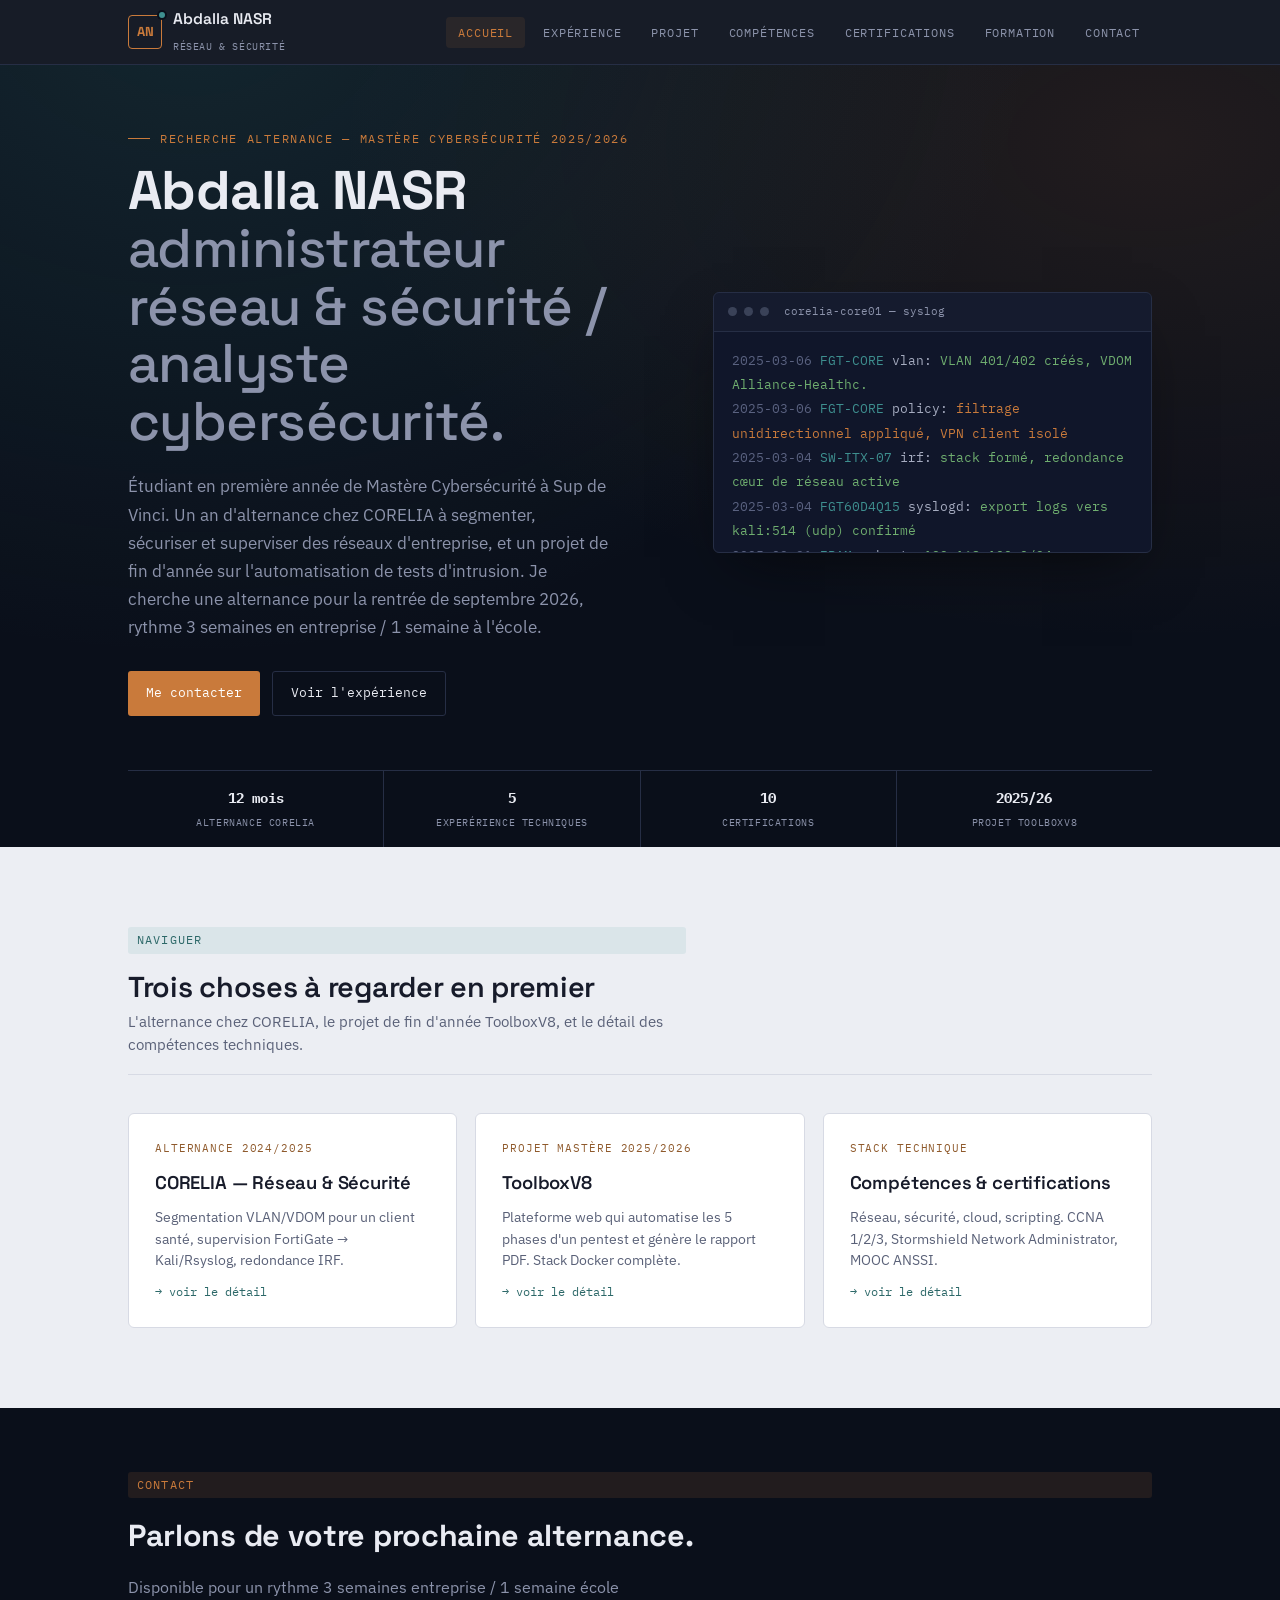
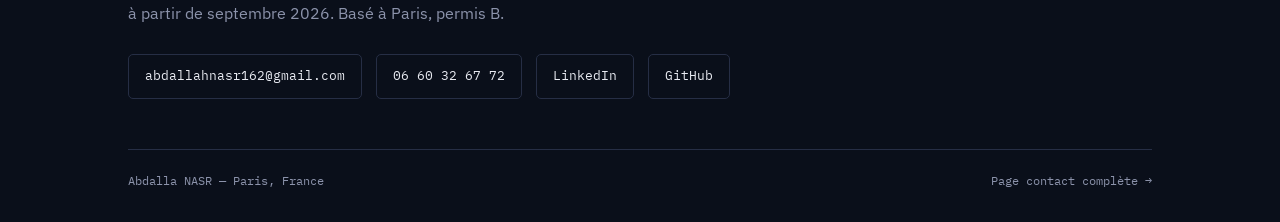
==== commit 31b8ba45: "Update index.html" ====
--- a/index.html
+++ b/index.html
@@ -38,8 +38,7 @@
     <div class="hero-inner">
       <div>
         <div class="eyebrow">Recherche alternance — Mastère Cybersécurité 2025/2026</div>
-        <h1>Abdalla NASR<br><span>administrateur réseau &amp; sécurité.</span></h1>
-        <div class="hero-role">VLAN · pare-feu · SIEM · pentest</div>
+        <h1>Abdalla NASR<br><span>administrateur réseau &amp; sécurité / analyste cybersécurité.</span></h1>
         <p class="lede">Étudiant en première année de Mastère Cybersécurité à Sup de Vinci. Un an d'alternance chez CORELIA à segmenter, sécuriser et superviser des réseaux d'entreprise, et un projet de fin d'année sur l'automatisation de tests d'intrusion. Je cherche une alternance pour la rentrée de septembre 2026, rythme 3 semaines en entreprise / 1 semaine à l'école.</p>
         <div class="hero-actions">
           <a class="btn btn-primary" href="contact.html">Me contacter</a>
@@ -76,8 +75,8 @@
     </div>
     <div class="hero-strip">
       <div><b>12 mois</b><span>Alternance CORELIA</span></div>
-      <div><b>5</b><span>Stages techniques</span></div>
-      <div><b>3</b><span>Certifs CCNA</span></div>
+      <div><b>5</b><span>Experérience techniques</span></div>
+      <div><b>10</b><span>Certifications</span></div>
       <div><b>2025/26</b><span>Projet ToolboxV8</span></div>
     </div>
   </div>
--- a/style.css
+++ b/style.css
@@ -241,7 +241,7 @@
 .stage-card p{font-size:13px; color:var(--text-on-paper-muted); margin-top:10px;}
 
 /* ---------- project ---------- */
-.project{background:var(--ink); color:var(--text-on-ink); border-radius:8px; padding:38px; position:relative; overflow:hidden;}
+.project{background:var(--ink); color:var(--text-on-ink); border:1px solid rgba(255,255,255,0.08); border-radius:8px; padding:38px; position:relative; overflow:hidden; box-shadow:0 20px 45px -24px rgba(0,0,0,0.55);} 
 .project::before{content:""; position:absolute; inset:0; background:radial-gradient(ellipse at 100% 0%, rgba(62,143,143,0.16), transparent 55%); pointer-events:none;}
 .project-head{display:flex; justify-content:space-between; align-items:flex-start; gap:20px; flex-wrap:wrap; position:relative;}
 .project h3{font-size:1.5rem;}
@@ -258,6 +258,12 @@
 .phase p{font-size:11.5px; color:var(--text-on-ink-muted); margin-top:8px; line-height:1.55;}
 .stack-row{display:flex; flex-wrap:wrap; gap:8px; margin-top:26px; position:relative;}
 .stack-pill{font-family:'IBM Plex Mono', monospace; font-size:11.5px; color:var(--text-on-ink-muted); border:1px solid var(--ink-line); padding:5px 10px; border-radius:20px;}
+.project-summary{display:grid; grid-template-columns:repeat(3, minmax(0, 1fr)); gap:14px; margin-top:24px;}
+.project-highlight{background:rgba(255,255,255,0.04); border:1px solid var(--ink-line); border-radius:6px; padding:18px;}
+.project-highlight h4{font-size:1rem; margin:0 0 8px;}
+.project-highlight p, .project-highlight ul{margin:0; font-size:14px; color:var(--text-on-ink-muted); line-height:1.65;}
+.project-highlight ul{padding-left:18px;}
+@media (max-width:760px){ .project-summary{grid-template-columns:1fr;} }
 
 /* role table (architecture) */
 .role-table{width:100%; border-collapse:collapse; margin-top:14px; position:relative;}
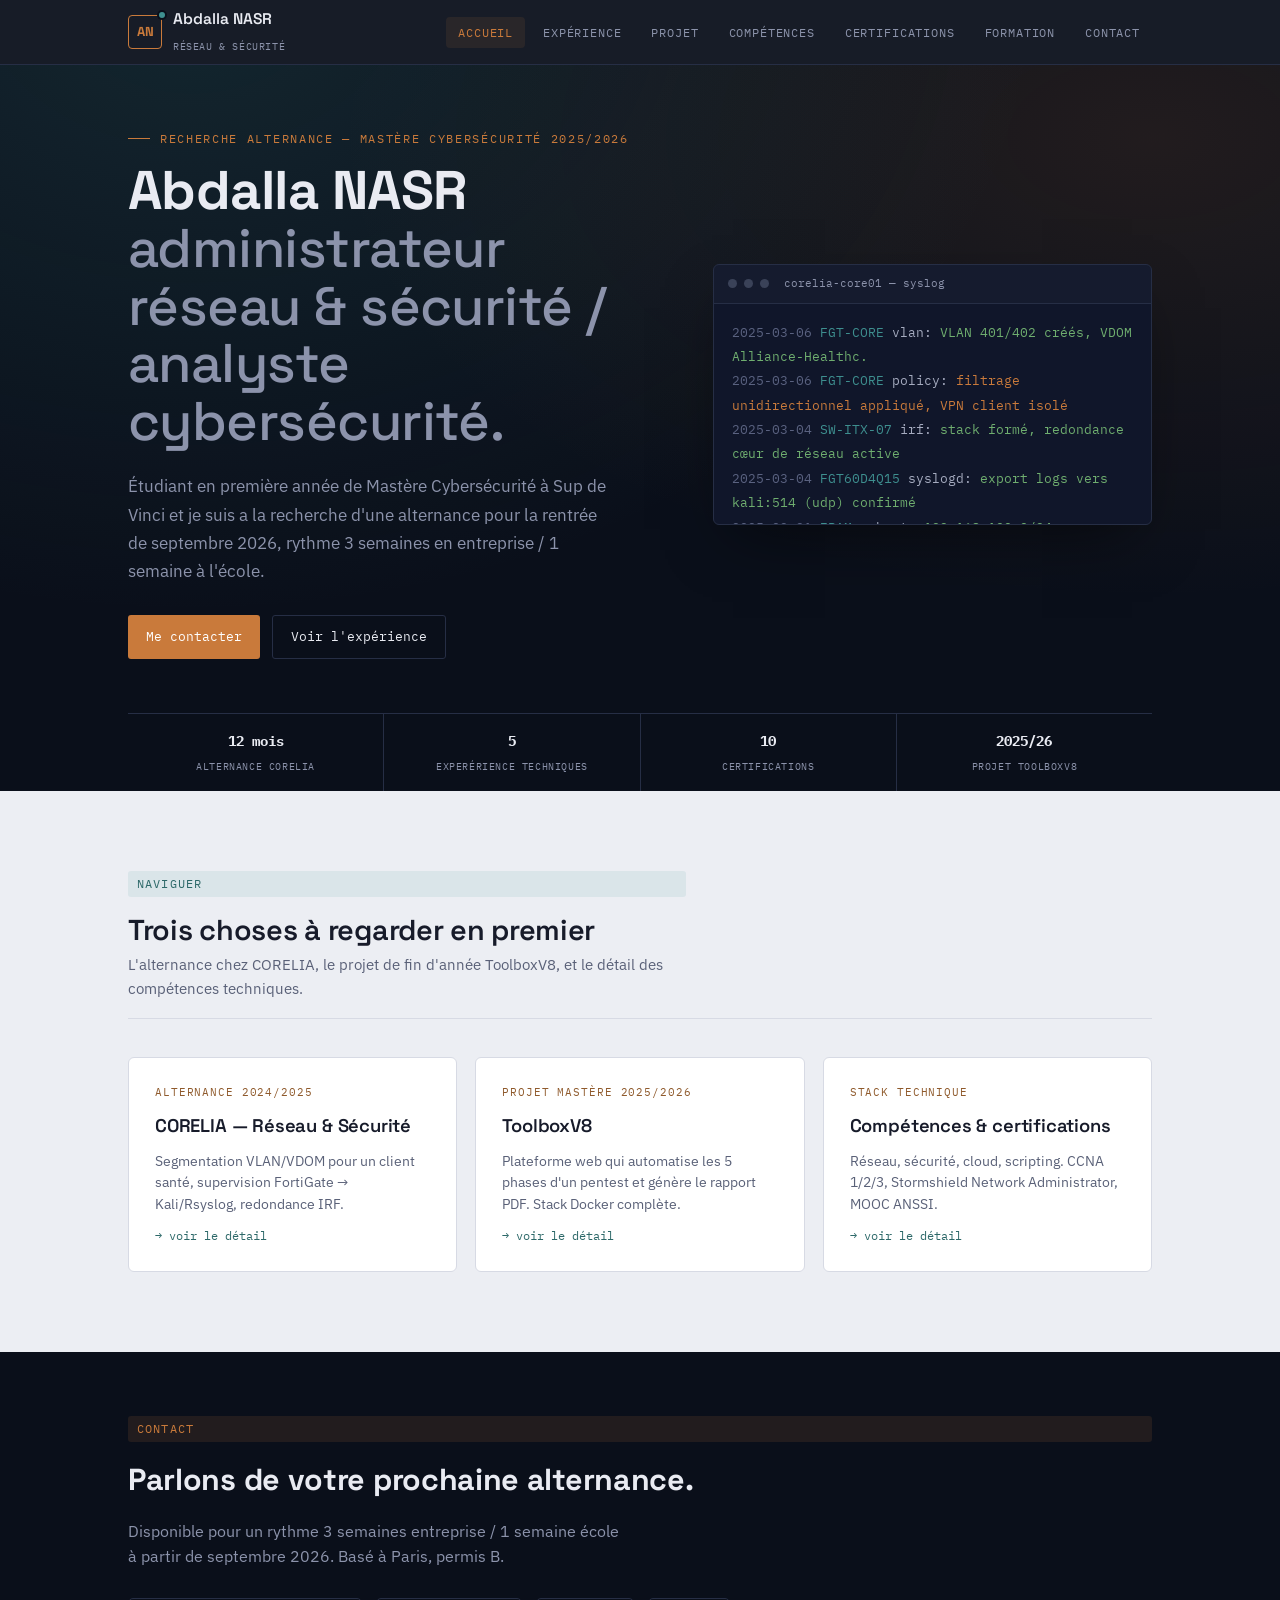
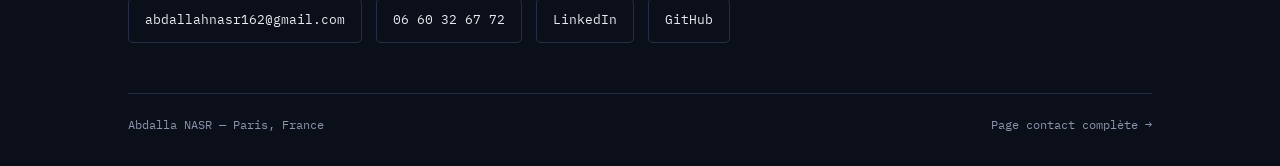
==== commit 98f9c035: "Update index.html" ====
--- a/index.html
+++ b/index.html
@@ -39,7 +39,7 @@
       <div>
         <div class="eyebrow">Recherche alternance — Mastère Cybersécurité 2025/2026</div>
         <h1>Abdalla NASR<br><span>administrateur réseau &amp; sécurité / analyste cybersécurité.</span></h1>
-        <p class="lede">Étudiant en première année de Mastère Cybersécurité à Sup de Vinci. Un an d'alternance chez CORELIA à segmenter, sécuriser et superviser des réseaux d'entreprise, et un projet de fin d'année sur l'automatisation de tests d'intrusion. Je cherche une alternance pour la rentrée de septembre 2026, rythme 3 semaines en entreprise / 1 semaine à l'école.</p>
+        <p class="lede">Étudiant en première année de Mastère Cybersécurité à Sup de Vinci et je suis a la recherche d'une alternance pour la rentrée de septembre 2026, rythme 3 semaines en entreprise / 1 semaine à l'école.</p>
         <div class="hero-actions">
           <a class="btn btn-primary" href="contact.html">Me contacter</a>
           <a class="btn btn-ghost" href="experience.html">Voir l'expérience</a>
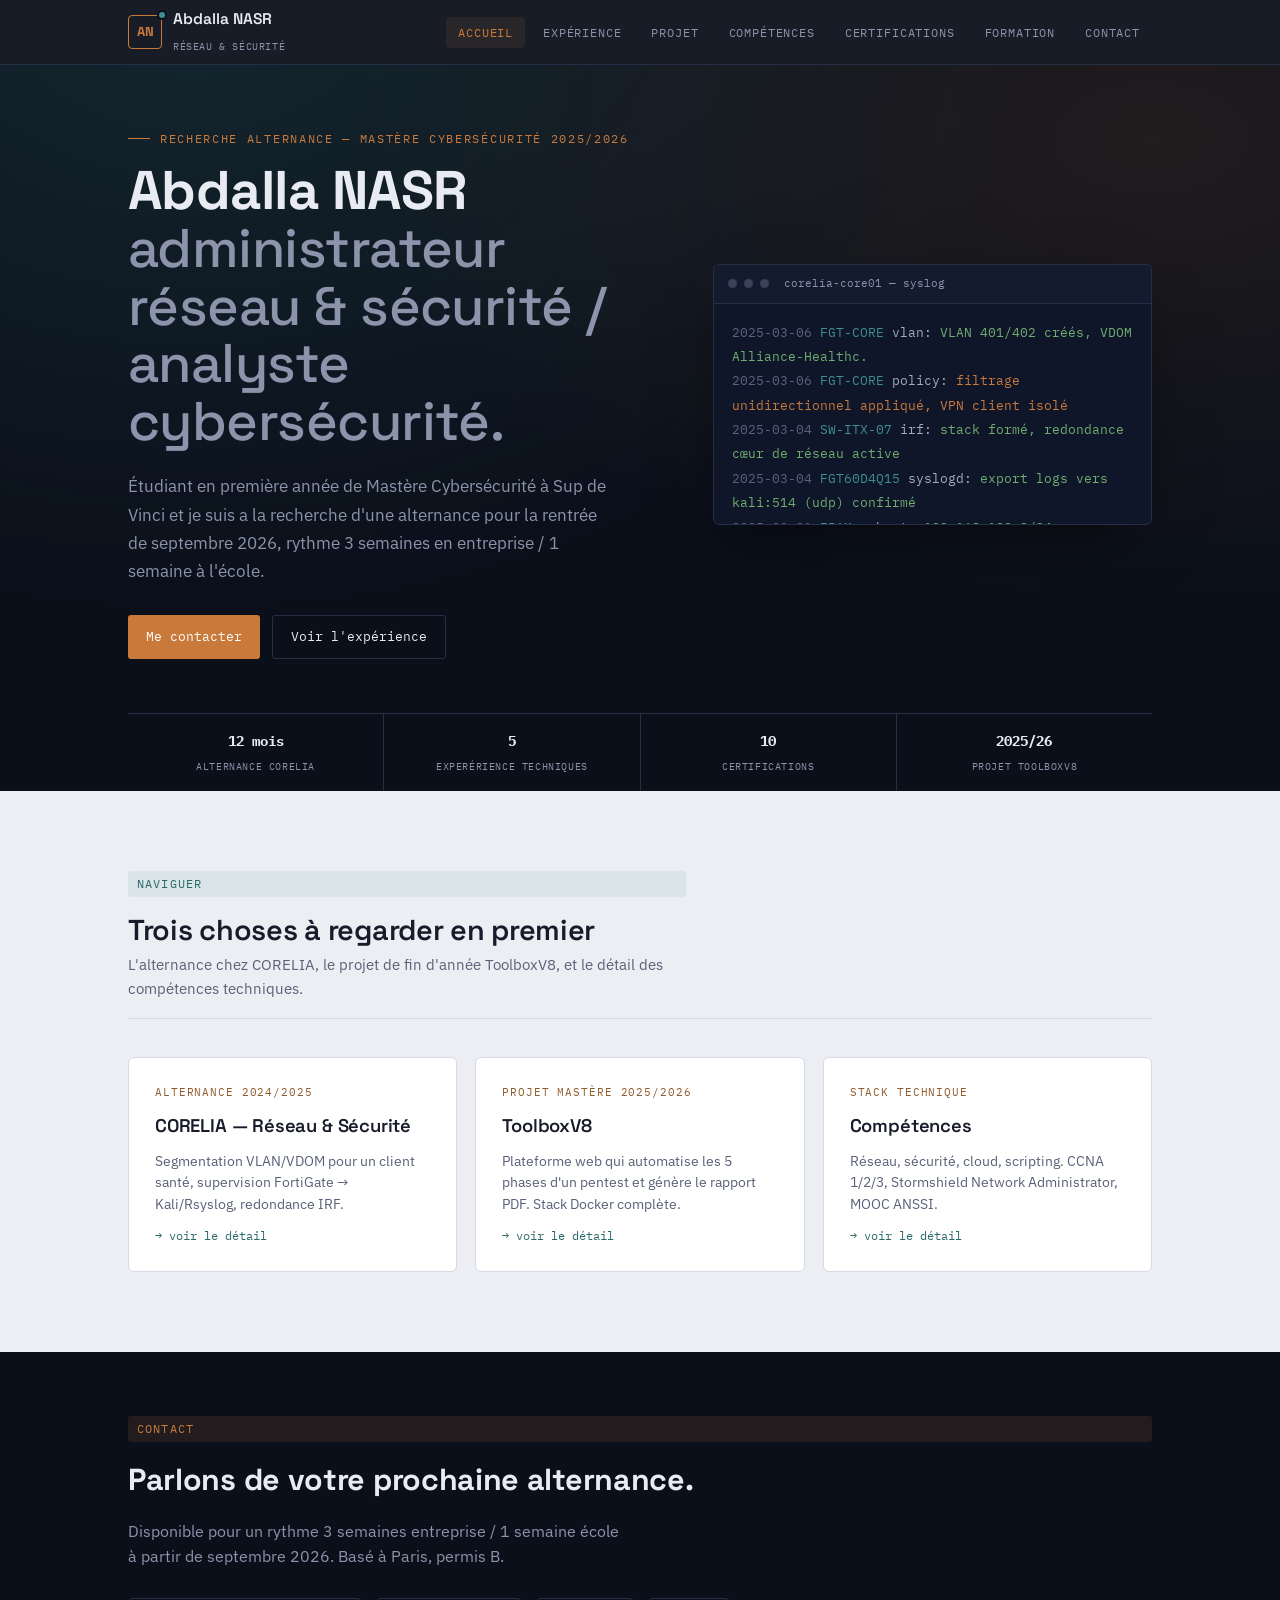
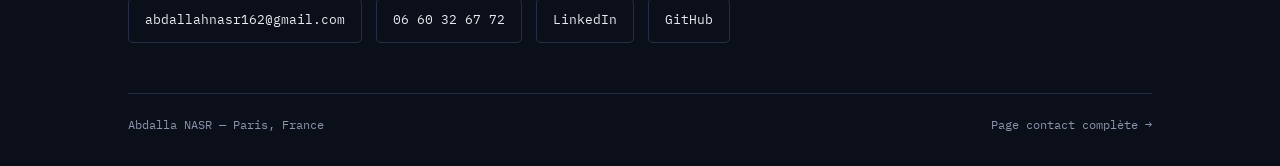
==== commit cb631bcd: "Update index.html" ====
--- a/index.html
+++ b/index.html
@@ -108,7 +108,7 @@
       </a>
       <a class="quick-card" href="competences.html">
         <div class="qn">Stack technique</div>
-        <h3>Compétences &amp; certifications</h3>
+        <h3>Compétences</h3>
         <p>Réseau, sécurité, cloud, scripting. CCNA 1/2/3, Stormshield Network Administrator, MOOC ANSSI.</p>
         <div class="go">→ voir le détail</div>
       </a>
